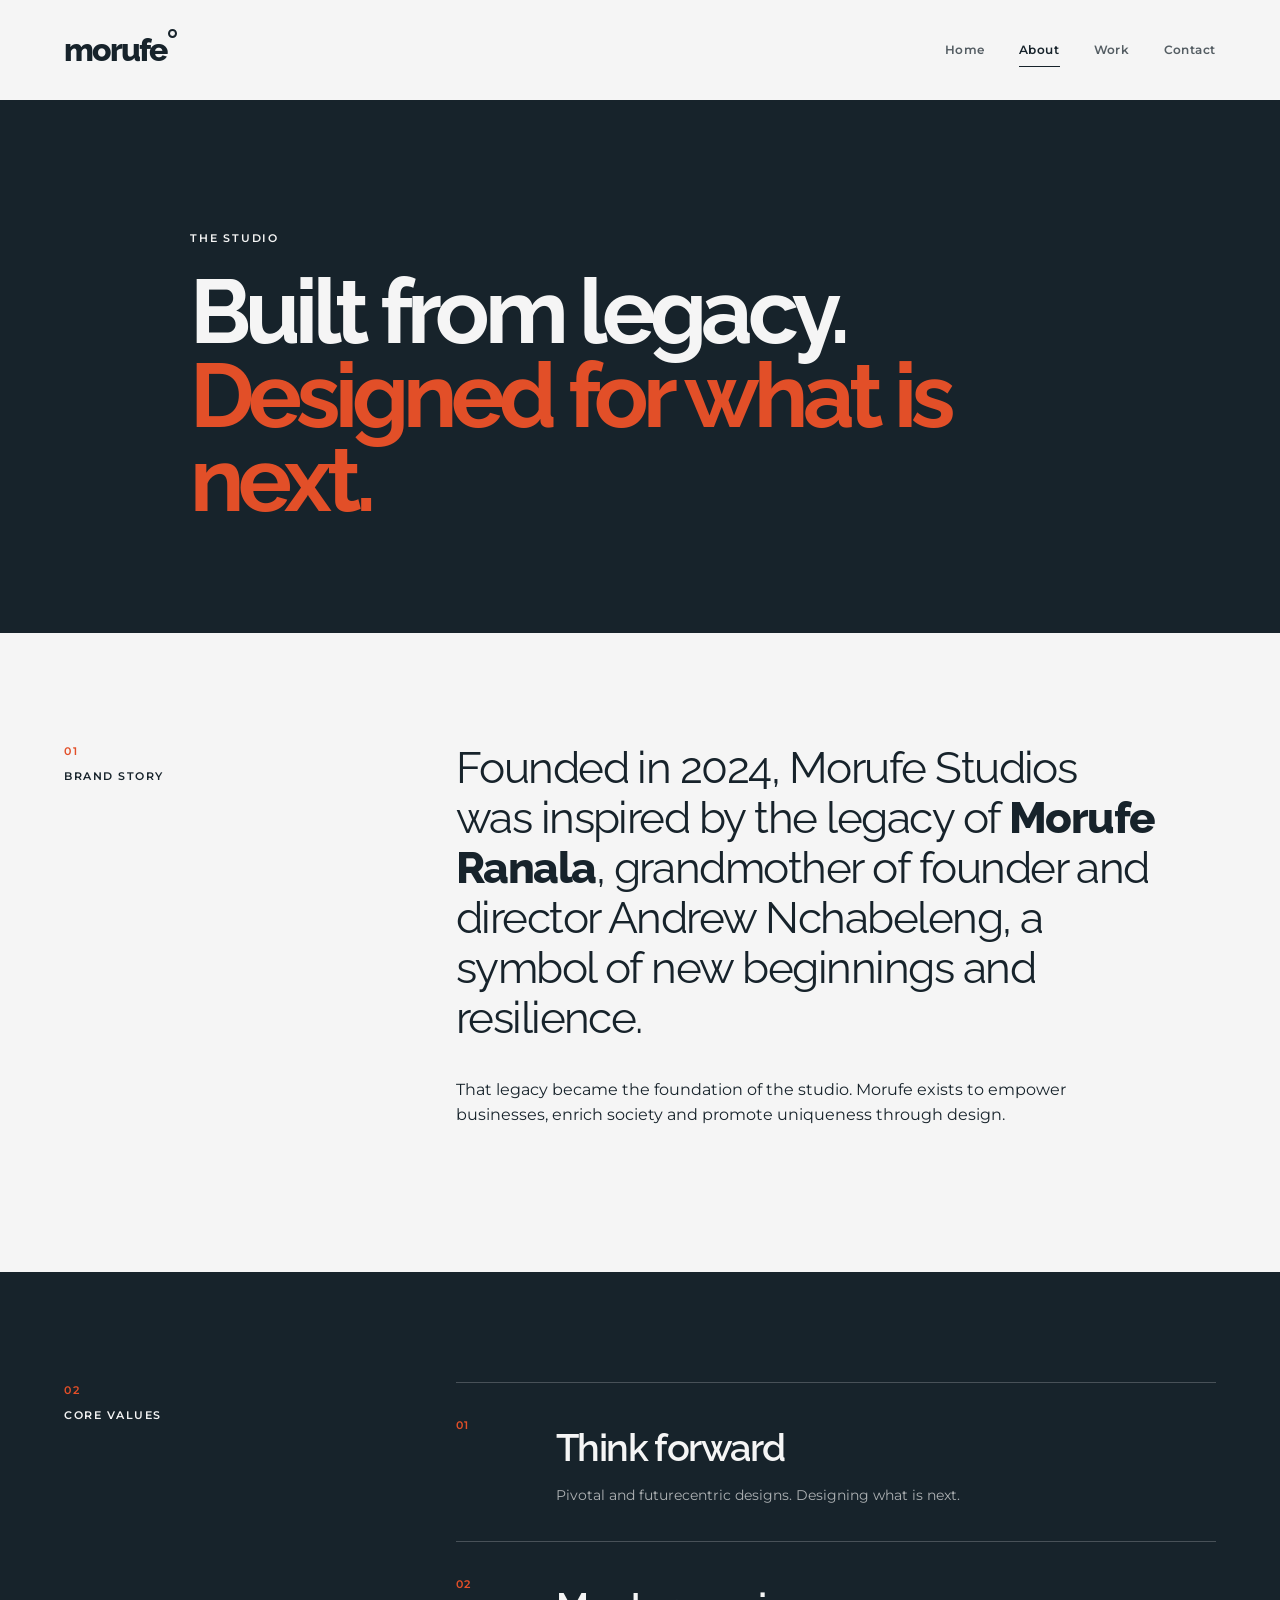
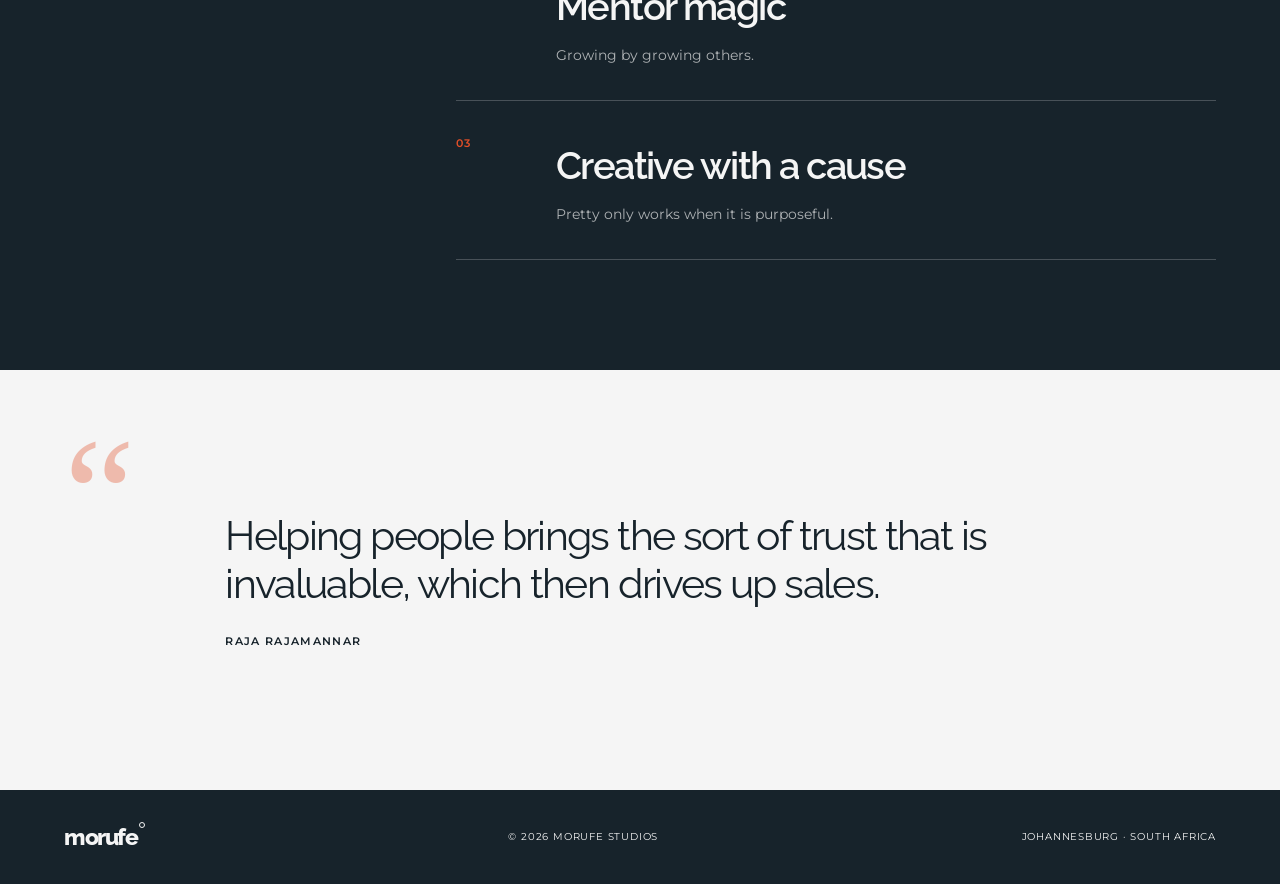
==== about.html @ 8a67ae2a "Add files via upload" ====
<!DOCTYPE html>
<html lang="en">

<head>

  <meta charset="UTF-8">

  <meta
    name="viewport"
    content="width=device-width, initial-scale=1.0"
  >

  <meta
    name="description"
    content="The story, philosophy and core values behind Morufe Studios."
  >

  <title>About | Morufe Studios</title>


  <!-- Google Fonts -->

  <link rel="preconnect" href="https://fonts.googleapis.com">

  <link
    rel="preconnect"
    href="https://fonts.gstatic.com"
    crossorigin
  >

  <link
    href="https://fonts.googleapis.com/css2?family=Montserrat:wght@400;500;600;700;900&family=Raleway:wght@400;500;600;700;800&display=swap"
    rel="stylesheet"
  >


  <!-- CSS -->

  <link
    rel="stylesheet"
    href="style.css"
  >

</head>


<body>


  <!-- =========================
       HEADER
  ========================== -->

  <header class="site-header site-header-dark">

    <a
      class="brand"
      href="index.html"
      aria-label="Morufe Studios home"
    >

      morufe<span
        class="brand-ring"
        aria-hidden="true"
      ></span>

    </a>


    <nav
      class="main-nav"
      aria-label="Main navigation"
    >

      <a href="index.html">
        Home
      </a>

      <a
        class="active"
        href="about.html"
      >
        About
      </a>

      <a href="work.html">
        Work
      </a>

      <a href="contact.html">
        Contact
      </a>

    </nav>

  </header>



  <!-- =========================
       ABOUT INTRO
  ========================== -->

  <main>


    <section class="about-hero">

      <div class="page-intro reveal">

        <p class="eyebrow">
          The studio
        </p>


        <h1>

          Built from legacy.

          <br>

          <em>
            Designed for what is next.
          </em>

        </h1>

      </div>

    </section>



    <!-- =========================
         BRAND STORY
    ========================== -->

    <section class="story-section">

      <div class="section-grid">


        <div class="section-label reveal">

          <span>
            01
          </span>

          <span>
            Brand story
          </span>

        </div>



        <div class="story-copy reveal">

          <p class="large-copy">

            Founded in 2024, Morufe Studios was inspired by the legacy of
            <strong>Morufe Ranala</strong>, grandmother of founder and
            director Andrew Nchabeleng, a symbol of new beginnings and
            resilience.

          </p>


          <p>

            That legacy became the foundation of the studio.

            Morufe exists to empower businesses, enrich society and promote
            uniqueness through design.

          </p>

        </div>


      </div>

    </section>



    <!-- =========================
         VALUES
    ========================== -->

    <section class="values-section">

      <div class="section-grid">


        <div class="section-label reveal">

          <span>
            02
          </span>

          <span>
            Core values
          </span>

        </div>



        <div class="values-list">


          <!-- VALUE 1 -->

          <article class="value-item reveal">

            <span class="value-number">
              01
            </span>


            <div>

              <h2>
                Think forward
              </h2>

              <p>
                Pivotal and futurecentric designs.
                Designing what is next.
              </p>

            </div>

          </article>



          <!-- VALUE 2 -->

          <article class="value-item reveal">

            <span class="value-number">
              02
            </span>


            <div>

              <h2>
                Mentor magic
              </h2>

              <p>
                Growing by growing others.
              </p>

            </div>

          </article>



          <!-- VALUE 3 -->

          <article class="value-item reveal">

            <span class="value-number">
              03
            </span>


            <div>

              <h2>
                Creative with a cause
              </h2>

              <p>
                Pretty only works when it is purposeful.
              </p>

            </div>

          </article>


        </div>

      </div>

    </section>



    <!-- =========================
         QUOTE
    ========================== -->

    <section class="quote-section">

      <div class="quote-mark">
        “
      </div>


      <blockquote class="reveal">

        Helping people brings the sort of trust that is invaluable,
        which then drives up sales.


        <cite>
          Raja Rajamannar
        </cite>

      </blockquote>

    </section>


  </main>



  <!-- =========================
       FOOTER
  ========================== -->

  <footer class="site-footer">


    <a
      class="brand"
      href="index.html"
    >

      morufe<span
        class="brand-ring"
        aria-hidden="true"
      ></span>

    </a>


    <span>
      © 2026 Morufe Studios
    </span>


    <span>
      Johannesburg · South Africa
    </span>


  </footer>



  <script src="script.js"></script>

</body>

</html>
---- style.css ----
/* =========================================================
   MORUFE STUDIOS
   MAIN STYLESHEET
========================================================= */


/* =========================================================
   BRAND
========================================================= */

:root {

  --charcoal: #17232B;

  --grey: #313B44;

  --blue: #2F4858;

  --blue-dark: #243A48;

  --orange: #E24F28;

  --white: #F5F5F5;

  --black: #000000;

  --line: rgba(245, 245, 245, 0.22);

  --dark-line: rgba(23, 35, 43, 0.14);


  --display: 'Raleway', sans-serif;

  --body: 'Montserrat', sans-serif;

}


/* =========================================================
   RESET
========================================================= */

* {

  box-sizing: border-box;

  margin: 0;

  padding: 0;

}


html {

  scroll-behavior: smooth;

}


body {

  background: var(--white);

  color: var(--charcoal);

  font-family: var(--body);

  font-weight: 400;

  line-height: 1.6;

}


a {

  color: inherit;

  text-decoration: none;

}


/* =========================================================
   HEADER
========================================================= */

.site-header {

  position: absolute;

  z-index: 20;

  top: 0;

  left: 0;

  width: 100%;

  padding: 34px 5vw;

  display: flex;

  align-items: center;

  justify-content: space-between;

}


.site-header-dark {

  position: relative;

  background: var(--white);

}


/* =========================================================
   LOGO
========================================================= */

.brand {

  display: inline-flex;

  align-items: flex-start;

  color: var(--charcoal);

  font-family: var(--display);

  font-size: 2rem;

  font-weight: 800;

  line-height: 1;

  letter-spacing: -0.06em;

}


.brand-light {

  color: var(--white);

}


.brand-ring {

  width: 0.28em;

  height: 0.28em;

  margin-left: 0.04em;

  margin-top: -0.16em;

  border: 0.075em solid currentColor;

  border-radius: 50%;

  display: inline-block;

  transition:
    transform 0.25s ease,
    box-shadow 0.25s ease;

}


.brand:hover .brand-ring {

  transform: scale(1.12);

  box-shadow:
    0 0 0 5px rgba(226, 79, 40, 0.1);

}


/* =========================================================
   NAVIGATION
========================================================= */

.main-nav {

  display: flex;

  align-items: center;

  gap: 34px;

  font-size: 0.78rem;

  font-weight: 600;

  letter-spacing: 0.04em;

}


.home-page .main-nav {

  color: var(--white);

}


.main-nav a {

  position: relative;

  opacity: 0.72;

  transition: opacity 0.2s ease;

}


.main-nav a:hover,

.main-nav a.active {

  opacity: 1;

}


.main-nav a::after {

  content: '';

  position: absolute;

  left: 0;

  right: 0;

  bottom: -7px;

  height: 1px;

  background: currentColor;

  transform: scaleX(0);

  transform-origin: left;

  transition: transform 0.25s ease;

}


.main-nav a:hover::after,

.main-nav a.active::after {

  transform: scaleX(1);

}


/* =========================================================
   GENERAL
========================================================= */

.wrap {

  width: min(1180px, 90vw);

  margin: 0 auto;

}


.eyebrow {

  margin-bottom: 22px;

  font-family: var(--body);

  font-size: 0.7rem;

  font-weight: 600;

  letter-spacing: 0.16em;

  text-transform: uppercase;

}


/* =========================================================
   HOMEPAGE
========================================================= */

.home-hero {

  position: relative;

  min-height: 100svh;

  overflow: hidden;

  background: var(--charcoal);

  color: var(--white);

  display: flex;

  align-items: flex-end;

}


/* HERO IMAGE */

.hero-media {

  position: absolute;

  inset: 0;

  background:

    linear-gradient(
      90deg,
      rgba(23, 35, 43, 0.72),
      rgba(23, 35, 43, 0.18)
    ),

    linear-gradient(
      0deg,
      rgba(23, 35, 43, 0.78),
      rgba(23, 35, 43, 0.08)
    ),

    url('assets/hero-image.jpg')
    center / cover
    no-repeat,

    var(--charcoal);

}


/* OPTIONAL VIDEO */

.hero-video {

  position: absolute;

  inset: 0;

  width: 100%;

  height: 100%;

  object-fit: cover;

}


/* HERO OVERLAY */

.hero-overlay {

  position: absolute;

  inset: 0;

  background:
    radial-gradient(
      circle at 78% 35%,
      rgba(226, 79, 40, 0.12),
      transparent 30%
    );

}


/* HOME CONTENT */

.home-content {

  position: relative;

  z-index: 2;

  width: min(900px, 90vw);

  margin: 0 auto;

  padding: 0 0 12vh;

}


.home-content h1 {

  max-width: 850px;

  font-family: var(--display);

  font-size: clamp(
    3.4rem,
    7.5vw,
    7.5rem
  );

  font-weight: 700;

  letter-spacing: -0.065em;

  line-height: 0.93;

}


.home-content h1 span {

  color: var(--orange);

}


/* ENTER BUTTON */

.home-enter {

  margin-top: 42px;

  display: inline-flex;

  align-items: center;

  gap: 14px;

  padding-bottom: 8px;

  border-bottom:
    1px solid
    rgba(245, 245, 245, 0.7);

  font-size: 0.78rem;

  font-weight: 600;

  letter-spacing: 0.08em;

  text-transform: uppercase;

}


.home-enter .arrow {

  color: var(--orange);

  font-size: 1.1rem;

  transition:
    transform 0.2s ease;

}


.home-enter:hover .arrow {

  transform:
    translate(4px, -4px);

}


/* HOME FOOTER */

.home-footer {

  position: absolute;

  z-index: 2;

  left: 5vw;

  right: 5vw;

  bottom: 30px;

  display: flex;

  justify-content: space-between;

  font-size: 0.66rem;

  letter-spacing: 0.08em;

  text-transform: uppercase;

  opacity: 0.65;

}


/* =========================================================
   PAGE INTRO
========================================================= */

.about-hero,

.page-heading,

.contact-intro {

  padding: 130px 0 110px;

  background: var(--charcoal);

  color: var(--white);

}


.page-intro {

  width: min(900px, 90vw);

  margin: 0 auto;

}


.about-hero h1,

.page-heading h1,

.contact-intro h1 {

  font-family: var(--display);

  font-size: clamp(
    3.3rem,
    7vw,
    7rem
  );

  font-weight: 700;

  letter-spacing: -0.065em;

  line-height: 0.94;

}


em {

  color: var(--orange);

  font-style: normal;

}


/* =========================================================
   STORY
========================================================= */

.story-section {

  padding: 110px 0;

}


.section-grid {

  width: min(1180px, 90vw);

  margin: 0 auto;

  display: grid;

  grid-template-columns: 26% 1fr;

  gap: 8%;

}


.section-label {

  display: flex;

  flex-direction: column;

  gap: 8px;

  font-size: 0.68rem;

  font-weight: 600;

  letter-spacing: 0.14em;

  text-transform: uppercase;

}


.section-label span:first-child {

  color: var(--orange);

}


.story-copy {

  max-width: 780px;

}


.story-copy p {

  max-width: 700px;

  margin-bottom: 34px;

  font-size: 1rem;

}


.story-copy .large-copy {

  font-family: var(--display);

  font-size: clamp(
    1.8rem,
    3.4vw,
    3.3rem
  );

  line-height: 1.15;

  letter-spacing: -0.035em;

}


.story-copy strong {

  font-weight: 800;

}


/* =========================================================
   VALUES
========================================================= */

.values-section {

  padding: 110px 0;

  background: var(--charcoal);

  color: var(--white);

}


.values-list {

  border-top:
    1px solid
    var(--line);

}


.value-item {

  display: grid;

  grid-template-columns: 70px 1fr;

  gap: 30px;

  padding: 34px 0;

  border-bottom:
    1px solid
    var(--line);

}


.value-number {

  color: var(--orange);

  font-size: 0.7rem;

  font-weight: 600;

  letter-spacing: 0.1em;

}


.value-item h2 {

  font-family: var(--display);

  font-size: clamp(
    1.8rem,
    3vw,
    3rem
  );

  font-weight: 600;

  letter-spacing: -0.04em;

}


.value-item p {

  max-width: 540px;

  margin-top: 7px;

  color:
    rgba(245, 245, 245, 0.68);

  font-size: 0.85rem;

}


/* =========================================================
   QUOTE
========================================================= */

.quote-section {

  position: relative;

  width: min(1180px, 90vw);

  margin: 0 auto;

  min-height: 420px;

  display: flex;

  align-items: center;

}


.quote-mark {

  position: absolute;

  top: 45px;

  left: 0;

  color: var(--orange);

  font-family: Georgia, serif;

  font-size: 10rem;

  line-height: 1;

  opacity: 0.35;

}


blockquote {

  max-width: 800px;

  margin-left: 14%;

  font-family: var(--display);

  font-size: clamp(
    1.7rem,
    3.2vw,
    3.2rem
  );

  line-height: 1.16;

  letter-spacing: -0.04em;

}


blockquote cite {

  display: block;

  margin-top: 28px;

  font-family: var(--body);

  font-size: 0.7rem;

  font-style: normal;

  font-weight: 600;

  letter-spacing: 0.12em;

  text-transform: uppercase;

}


/* =========================================================
   WORK
========================================================= */

.heading-copy {

  max-width: 530px;

  margin-top: 35px;

  color:
    rgba(245, 245, 245, 0.72);

  font-size: 0.92rem;

}


.projects-section {

  padding-top: 0;

}


.project {

  position: relative;

  min-height: 650px;

  padding: 90px 8vw;

  display: grid;

  grid-template-columns:
    10%
    35%
    1fr;

  gap: 5%;

  align-items: center;

}


.project-dark {

  background: var(--charcoal);

  color: var(--white);

}


.project-light {

  background: var(--grey);

  color: var(--white);

}


.project-number {

  align-self: start;

  color: var(--orange);

  font-size: 0.7rem;

  font-weight: 600;

}


.project-tag {

  margin-bottom: 25px;

  font-size: 0.65rem;

  font-weight: 600;

  letter-spacing: 0.14em;

  text-transform: uppercase;

  opacity: 0.65;

}


.project-info h2 {

  font-family: var(--display);

  font-size: clamp(
    3rem,
    6vw,
    6rem
  );

  font-weight: 700;

  letter-spacing: -0.065em;

  line-height: 0.88;

}


.project-info > p:last-child {

  max-width: 430px;

  margin-top: 32px;

  color:
    rgba(245, 245, 245, 0.68);

  font-size: 0.82rem;

}


.project-visual {
  width: 100%;
  min-height: 420px;

  display: flex;
  align-items: center;
  justify-content: center;

  background: rgba(245, 245, 245, 0.06);

  border: 1px solid rgba(245, 245, 245, 0.1);

  overflow: hidden;
}

.project-visual img {
  display: block;

  width: 100%;
  height: auto;

  max-width: 100%;

  object-fit: contain;
}


.future-work {

  padding: 100px 5vw;

  text-align: center;

  color:
    rgba(23, 35, 43, 0.45);

  font-family: var(--display);

  font-size: clamp(
    2rem,
    4vw,
    4rem
  );

  letter-spacing: -0.04em;

}


/* =========================================================
   CONTACT
========================================================= */

.contact-page {

  background: var(--white);

  min-height:
    calc(100svh - 100px);

}


.contact-intro {

  padding-bottom: 130px;

}


.contact-details {

  padding: 110px 0;

}


.contact-grid {

  display: grid;

  grid-template-columns:
    1fr
    1fr;

  gap: 12%;

}


.contact-message {

  max-width: 480px;

  font-family: var(--display);

  font-size: clamp(
    1.7rem,
    3vw,
    3rem
  );

  line-height: 1.12;

  letter-spacing: -0.04em;

}


.contact-links {

  display: flex;

  flex-direction: column;

  border-top:
    1px solid
    var(--dark-line);

}


.contact-links a {

  padding: 25px 0;

  border-bottom:
    1px solid
    var(--dark-line);

  font-family: var(--display);

  font-size: clamp(
    1.1rem,
    2vw,
    1.7rem
  );

  transition:
    color 0.2s ease,
    padding-left 0.2s ease;

}


.contact-links a:hover {

  color: var(--orange);

  padding-left: 8px;

}


.contact-links span {

  display: block;

  margin-bottom: 5px;

  color:
    rgba(23, 35, 43, 0.45);

  font-family: var(--body);

  font-size: 0.62rem;

  font-weight: 600;

  letter-spacing: 0.14em;

  text-transform: uppercase;

}


/* =========================================================
   FOOTER
========================================================= */

.site-footer {

  padding: 35px 5vw;

  display: flex;

  align-items: center;

  justify-content: space-between;

  gap: 25px;

  background: var(--charcoal);

  color: var(--white);

  font-size: 0.62rem;

  letter-spacing: 0.08em;

  text-transform: uppercase;

}


.site-footer .brand {

  color: var(--white);

  font-size: 1.45rem;

  text-transform: none;

  letter-spacing: -0.06em;

}


/* =========================================================
   SCROLL ANIMATION
========================================================= */

.reveal {

  opacity: 0;

  transform:
    translateY(25px);

  transition:
    opacity 0.7s ease,
    transform 0.7s ease;

}


.reveal.visible {

  opacity: 1;

  transform:
    translateY(0);

}


/* =========================================================
   TABLET
========================================================= */

@media (max-width: 800px) {


  .site-header {

    padding:
      24px
      5vw;

  }


  .brand {

    font-size: 1.65rem;

  }


  .main-nav {

    gap: 17px;

    font-size: 0.67rem;

  }


  .home-content {

    padding-bottom: 15vh;

  }


  .home-content h1 {

    font-size:
      clamp(
        3rem,
        12vw,
        5rem
      );

  }


  .home-footer {

    bottom: 22px;

    font-size: 0.55rem;

  }


  .home-footer span:last-child {

    display: none;

  }


  .about-hero,

  .page-heading,

  .contact-intro {

    padding:
      105px
      0
      80px;

  }


  .about-hero h1,

  .page-heading h1,

  .contact-intro h1 {

    font-size:
      clamp(
        3rem,
        13vw,
        5rem
      );

  }


  .story-section,

  .values-section,

  .quote-section,

  .projects-section,

  .contact-details {

    padding:
      75px
      0;

  }


  .section-grid {

    display: block;

  }


  .section-label {

    margin-bottom: 45px;

  }


  .story-copy .large-copy {

    font-size: 1.8rem;

  }


  .quote-section {

    min-height: 340px;

  }


  blockquote {

    margin-left: 8%;

    font-size: 1.8rem;

  }


  .quote-mark {

    font-size: 7rem;

  }


  .project {

    min-height: auto;

    padding:
      65px
      7vw;

    display: block;

  }


  .project-number {

    margin-bottom: 35px;

  }


  .project-visual {

    min-height: 300px;

    margin-top: 50px;

  }


  .contact-grid {

    display: block;

  }


  .contact-message {

    margin-bottom: 60px;

  }


  .site-footer {

    flex-wrap: wrap;

  }


  .site-footer span:last-child {

    width: 100%;

  }

}


/* =========================================================
   SMALL MOBILE
========================================================= */

@media (max-width: 480px) {


  .main-nav {

    gap: 11px;

    font-size: 0.59rem;

  }


  .home-content h1 {

    font-size: 2.8rem;

  }


  .eyebrow {

    font-size: 0.58rem;

  }


  .value-item {

    grid-template-columns:
      40px
      1fr;

    gap: 12px;

  }

}


/* =========================================================
   ACCESSIBILITY
========================================================= */

@media (prefers-reduced-motion: reduce) {


  html {

    scroll-behavior: auto;

  }


  .reveal {

    opacity: 1;

    transform: none;

    transition: none;

  }

}
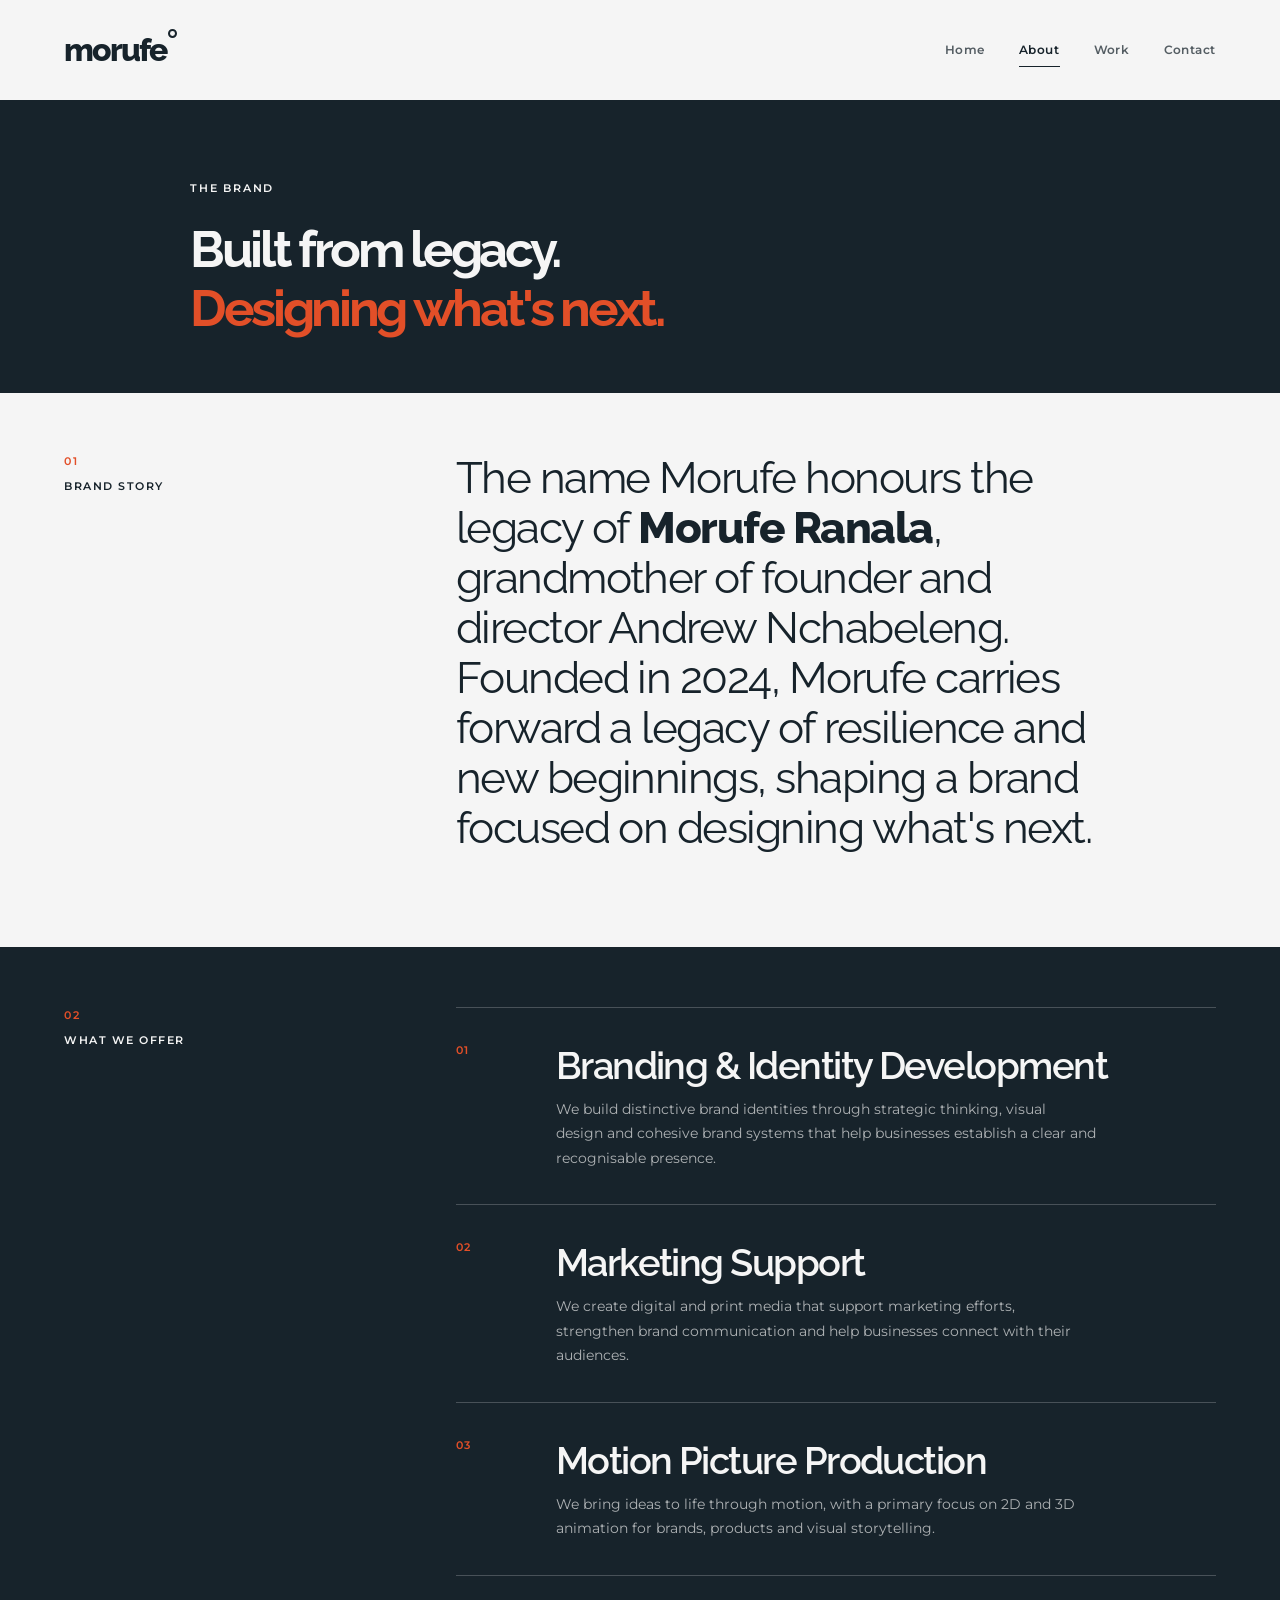
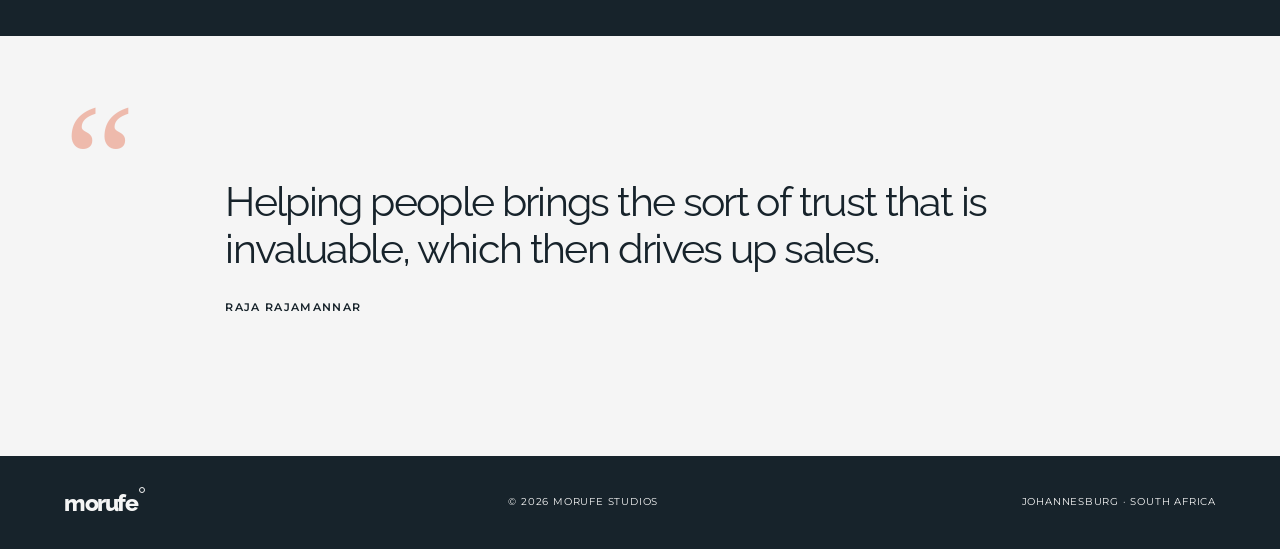
==== commit e97ad1de: "Add files via upload" ====
--- a/about.html
+++ b/about.html
@@ -1,364 +1,155 @@
+
 <!DOCTYPE html>
 <html lang="en">
-
 <head>
-
   <meta charset="UTF-8">
-
-  <meta
-    name="viewport"
-    content="width=device-width, initial-scale=1.0"
-  >
+  <meta name="viewport" content="width=device-width, initial-scale=1.0">
 
   <meta
     name="description"
-    content="The story, philosophy and core values behind Morufe Studios."
+    content="Discover the story, heritage and services of Morufe Studios."
   >
 
   <title>About | Morufe Studios</title>
 
-
-  <!-- Google Fonts -->
-
   <link rel="preconnect" href="https://fonts.googleapis.com">
-
-  <link
-    rel="preconnect"
-    href="https://fonts.gstatic.com"
-    crossorigin
-  >
-
+  <link rel="preconnect" href="https://fonts.gstatic.com" crossorigin>
   <link
     href="https://fonts.googleapis.com/css2?family=Montserrat:wght@400;500;600;700;900&family=Raleway:wght@400;500;600;700;800&display=swap"
     rel="stylesheet"
   >
 
-
-  <!-- CSS -->
-
-  <link
-    rel="stylesheet"
-    href="style.css"
-  >
-
+  <link rel="stylesheet" href="style.css">
 </head>
-
 
 <body>
 
-
-  <!-- =========================
-       HEADER
-  ========================== -->
-
   <header class="site-header site-header-dark">
-
-    <a
-      class="brand"
-      href="index.html"
-      aria-label="Morufe Studios home"
-    >
-
-      morufe<span
-        class="brand-ring"
-        aria-hidden="true"
-      ></span>
-
+    <a class="brand" href="index.html" aria-label="Morufe Studios home">
+      morufe<span class="brand-ring" aria-hidden="true"></span>
     </a>
 
-
-    <nav
-      class="main-nav"
-      aria-label="Main navigation"
-    >
-
-      <a href="index.html">
-        Home
-      </a>
-
-      <a
-        class="active"
-        href="about.html"
-      >
-        About
-      </a>
-
-      <a href="work.html">
-        Work
-      </a>
-
-      <a href="contact.html">
-        Contact
-      </a>
-
+    <nav class="main-nav" aria-label="Main navigation">
+      <a href="index.html">Home</a>
+      <a class="active" href="about.html">About</a>
+      <a href="work.html">Work</a>
+      <a href="contact.html">Contact</a>
     </nav>
-
   </header>
-
-
-
-  <!-- =========================
-       ABOUT INTRO
-  ========================== -->
 
   <main>
 
-
+    <!-- ABOUT INTRO -->
     <section class="about-hero">
-
       <div class="page-intro reveal">
-
-        <p class="eyebrow">
-          The studio
-        </p>
-
+        <p class="eyebrow">The Brand</p>
 
         <h1>
+          Built from legacy.<br>
+          <em>Designing what's next.</em>
+        </h1>
+      </div>
+    </section>
 
-          Built from legacy.
+    <!-- BRAND STORY -->
+    <section class="story-section">
+      <div class="section-grid">
 
-          <br>
+        <div class="section-label reveal">
+          <span>01</span>
+          <span>Brand story</span>
+        </div>
 
-          <em>
-            Designed for what is next.
-          </em>
-
-        </h1>
+        <div class="story-copy reveal">
+          <p class="large-copy">
+            The name Morufe honours the legacy of
+            <strong>Morufe Ranala</strong>, grandmother of founder and
+            director Andrew Nchabeleng. Founded in 2024, Morufe carries
+            forward a legacy of resilience and new beginnings, shaping
+            a brand focused on designing what's next.
+          </p>
+        </div>
 
       </div>
-
     </section>
 
-
-
-    <!-- =========================
-         BRAND STORY
-    ========================== -->
-
-    <section class="story-section">
-
+    <!-- WHAT WE OFFER -->
+    <section class="values-section">
       <div class="section-grid">
 
-
         <div class="section-label reveal">
-
-          <span>
-            01
-          </span>
-
-          <span>
-            Brand story
-          </span>
-
+          <span>02</span>
+          <span>What We Offer</span>
         </div>
-
-
-
-        <div class="story-copy reveal">
-
-          <p class="large-copy">
-
-            Founded in 2024, Morufe Studios was inspired by the legacy of
-            <strong>Morufe Ranala</strong>, grandmother of founder and
-            director Andrew Nchabeleng, a symbol of new beginnings and
-            resilience.
-
-          </p>
-
-
-          <p>
-
-            That legacy became the foundation of the studio.
-
-            Morufe exists to empower businesses, enrich society and promote
-            uniqueness through design.
-
-          </p>
-
-        </div>
-
-
-      </div>
-
-    </section>
-
-
-
-    <!-- =========================
-         VALUES
-    ========================== -->
-
-    <section class="values-section">
-
-      <div class="section-grid">
-
-
-        <div class="section-label reveal">
-
-          <span>
-            02
-          </span>
-
-          <span>
-            Core values
-          </span>
-
-        </div>
-
-
 
         <div class="values-list">
 
+          <article class="value-item reveal">
+            <span class="value-number">01</span>
 
-          <!-- VALUE 1 -->
+            <div>
+              <h2>Branding &amp; Identity Development</h2>
+              <p>
+                We build distinctive brand identities through strategic
+                thinking, visual design and cohesive brand systems that
+                help businesses establish a clear and recognisable presence.
+              </p>
+            </div>
+          </article>
 
           <article class="value-item reveal">
-
-            <span class="value-number">
-              01
-            </span>
-
+            <span class="value-number">02</span>
 
             <div>
-
-              <h2>
-                Think forward
-              </h2>
-
+              <h2>Marketing Support</h2>
               <p>
-                Pivotal and futurecentric designs.
-                Designing what is next.
+                We create digital and print media that support marketing
+                efforts, strengthen brand communication and help businesses
+                connect with their audiences.
               </p>
-
             </div>
-
           </article>
 
-
-
-          <!-- VALUE 2 -->
-
           <article class="value-item reveal">
-
-            <span class="value-number">
-              02
-            </span>
-
+            <span class="value-number">03</span>
 
             <div>
-
-              <h2>
-                Mentor magic
-              </h2>
-
+              <h2>Motion Picture Production</h2>
               <p>
-                Growing by growing others.
+                We bring ideas to life through motion, with a primary focus
+                on 2D and 3D animation for brands, products and visual
+                storytelling.
               </p>
-
             </div>
-
           </article>
 
-
-
-          <!-- VALUE 3 -->
-
-          <article class="value-item reveal">
-
-            <span class="value-number">
-              03
-            </span>
-
-
-            <div>
-
-              <h2>
-                Creative with a cause
-              </h2>
-
-              <p>
-                Pretty only works when it is purposeful.
-              </p>
-
-            </div>
-
-          </article>
-
-
         </div>
-
       </div>
-
     </section>
 
-
-
-    <!-- =========================
-         QUOTE
-    ========================== -->
-
+    <!-- QUOTE -->
     <section class="quote-section">
-
-      <div class="quote-mark">
-        “
-      </div>
-
+      <div class="quote-mark" aria-hidden="true">“</div>
 
       <blockquote class="reveal">
-
         Helping people brings the sort of trust that is invaluable,
         which then drives up sales.
 
-
-        <cite>
-          Raja Rajamannar
-        </cite>
-
+        <cite>Raja Rajamannar</cite>
       </blockquote>
-
     </section>
-
 
   </main>
 
-
-
-  <!-- =========================
-       FOOTER
-  ========================== -->
-
   <footer class="site-footer">
-
-
-    <a
-      class="brand"
-      href="index.html"
-    >
-
-      morufe<span
-        class="brand-ring"
-        aria-hidden="true"
-      ></span>
-
+    <a class="brand" href="index.html">
+      morufe<span class="brand-ring" aria-hidden="true"></span>
     </a>
 
-
-    <span>
-      © 2026 Morufe Studios
-    </span>
-
-
-    <span>
-      Johannesburg · South Africa
-    </span>
-
-
+    <span>© 2026 Morufe Studios</span>
+    <span>Johannesburg · South Africa</span>
   </footer>
 
-
-
   <script src="script.js"></script>
-
 </body>
-
-</html>+</html>
--- a/style.css
+++ b/style.css
@@ -1488,4 +1488,299 @@
 
   }
 
+}
+
+
+/* =========================================================
+   MORUFE STUDIOS
+   HOMEPAGE FEATURED PROJECT
+   Add this section at the bottom of the existing style.css
+========================================================= */
+
+/* Keep the homepage opening section solid charcoal */
+.home-page .home-hero-intro {
+  min-height: 100svh;
+  background: var(--charcoal);
+  color: var(--white);
+  position: relative;
+  overflow: hidden;
+}
+
+/* Ensure the opening section does not use the old hero image */
+.home-page .home-hero-intro .hero-media {
+  display: none;
+}
+
+.home-page .home-hero-intro {
+  align-items: center;
+}
+
+.home-page .home-hero-intro .home-content {
+  width: min(900px, 90vw);
+  margin: 0 auto;
+  padding: 150px 0 120px;
+}
+
+.home-page .home-hero-intro .home-content h1 {
+  max-width: 850px;
+  font-family: var(--display);
+  font-size: clamp(3.4rem, 7.5vw, 7.5rem);
+  font-weight: 700;
+  letter-spacing: -0.055em;
+  line-height: 1.02;
+}
+
+.home-page .home-hero-intro .home-content h1 span {
+  color: var(--orange);
+}
+
+/* Full-screen featured project */
+.featured-home-project {
+  min-height: 100svh;
+  position: relative;
+  isolation: isolate;
+  display: flex;
+  flex-direction: column;
+  justify-content: center;
+  overflow: hidden;
+  padding: 110px 5vw 90px;
+  background: var(--charcoal);
+  color: var(--white);
+}
+
+/* Existing Gravitas image is reused */
+.featured-home-image {
+  position: absolute;
+  z-index: -2;
+  inset: 0;
+  background-image:
+    linear-gradient(
+      90deg,
+      rgba(23, 35, 43, 0.94) 0%,
+      rgba(23, 35, 43, 0.70) 48%,
+      rgba(23, 35, 43, 0.25) 100%
+    ),
+    linear-gradient(
+      0deg,
+      rgba(23, 35, 43, 0.65),
+      rgba(23, 35, 43, 0.08)
+    ),
+    url("images/GRAVITAS.png");
+  background-position: center;
+  background-size: cover;
+  background-repeat: no-repeat;
+  transform: scale(1.01);
+}
+
+.featured-home-content {
+  width: min(900px, 90vw);
+  margin: 0 auto;
+  padding-bottom: 30px;
+}
+
+.featured-home-content .eyebrow {
+  color: var(--orange);
+}
+
+.featured-home-content h2 {
+  max-width: 850px;
+  font-family: var(--display);
+  font-size: clamp(3.4rem, 7.5vw, 7.5rem);
+  font-weight: 700;
+  letter-spacing: -0.055em;
+  line-height: 0.98;
+}
+
+.featured-home-content h2 em {
+  color: var(--orange);
+  font-style: normal;
+}
+
+.featured-home-description {
+  max-width: 460px;
+  margin-top: 28px;
+  color: rgba(245, 245, 245, 0.86);
+  font-size: 0.95rem;
+  line-height: 1.8;
+}
+
+.featured-home-project .home-enter {
+  margin-top: 35px;
+  width: fit-content;
+  color: var(--white);
+}
+
+.featured-home-project .home-enter .arrow {
+  color: var(--orange);
+}
+
+.featured-home-footer {
+  position: absolute;
+  right: 5vw;
+  bottom: 30px;
+  left: 5vw;
+  display: flex;
+  justify-content: space-between;
+  gap: 20px;
+  font-size: 0.65rem;
+  letter-spacing: 0.08em;
+  text-transform: uppercase;
+  opacity: 0.75;
+}
+
+/* Direct links to projects should land below the page header */
+#gravitas,
+#seb-solutions {
+  scroll-margin-top: 20px;
+}
+
+/* Improve long service titles without changing the existing layout */
+.value-item h2 {
+  line-height: 1.25;
+}
+
+.value-item p {
+  line-height: 1.8;
+}
+
+/* Tablet and mobile adjustments */
+@media (max-width: 800px) {
+  .home-page .home-hero-intro .home-content {
+    padding-top: 130px;
+    padding-bottom: 150px;
+  }
+
+  .home-page .home-hero-intro .home-content h1 {
+    font-size: clamp(3rem, 12vw, 5rem);
+    line-height: 1.02;
+  }
+
+  .featured-home-project {
+    min-height: 100svh;
+    padding: 115px 7vw 100px;
+  }
+
+  .featured-home-image {
+    background-image:
+      linear-gradient(
+        90deg,
+        rgba(23, 35, 43, 0.86),
+        rgba(23, 35, 43, 0.42)
+      ),
+      linear-gradient(
+        0deg,
+        rgba(23, 35, 43, 0.78),
+        rgba(23, 35, 43, 0.12)
+      ),
+      url("images/GRAVITAS.png");
+    background-position: center;
+  }
+
+  .featured-home-content {
+    width: 100%;
+  }
+
+  .featured-home-content h2 {
+    font-size: clamp(3rem, 12vw, 5rem);
+  }
+
+  .featured-home-footer {
+    right: 7vw;
+    left: 7vw;
+    font-size: 0.58rem;
+  }
+}
+
+@media (max-width: 480px) {
+  .home-page .home-hero-intro .home-content h1 {
+    font-size: 2.8rem;
+    letter-spacing: -0.045em;
+  }
+
+  .featured-home-project {
+    padding-right: 6vw;
+    padding-left: 6vw;
+  }
+
+  .featured-home-content h2 {
+    font-size: 2.8rem;
+    letter-spacing: -0.045em;
+  }
+
+  .featured-home-description {
+    font-size: 0.88rem;
+  }
+
+  .featured-home-footer {
+    right: 6vw;
+    left: 6vw;
+    gap: 12px;
+    font-size: 0.5rem;
+  }
+}
+
+/* Respect reduced-motion preferences */
+@media (prefers-reduced-motion: reduce) {
+  .featured-home-image {
+    transform: none;
+  }
+}
+
+
+.about-hero,
+.page-heading,
+.contact-intro {
+    padding: 90px 0 65px;
+}
+
+.about-hero h1,
+.page-heading h1,
+.contact-intro h1 {
+    font-size: clamp(2.4rem, 9vw, 3.6rem);
+    line-height: 1.12;
+}
+
+.story-section,
+.values-section,
+.quote-section,
+.projects-section,
+.contact-details {
+    padding: 60px 0;
+}
+
+
+/* MORUFE STORY — REDUCED HEADING SIZE */
+.about-hero h1 {
+    font-size: clamp(2rem, 4vw, 3.2rem) !important;
+    line-height: 1.15;
+    max-width: 850px;
+}
+
+.about-hero {
+    padding-top: 80px;
+    padding-bottom: 55px;
+}
+
+/* Keep the story text comfortable to read */
+.story-section p {
+    font-size: 1rem;
+    line-height: 1.75;
+    max-width: 680px;
+}
+
+@media (max-width: 768px) {
+    .about-hero h1 {
+        font-size: 2rem !important;
+        line-height: 1.2;
+    }
+
+    .about-hero {
+        padding-top: 65px;
+        padding-bottom: 40px;
+    }
+
+    .story-section p {
+        font-size: 0.95rem;
+        line-height: 1.7;
+    }
 }
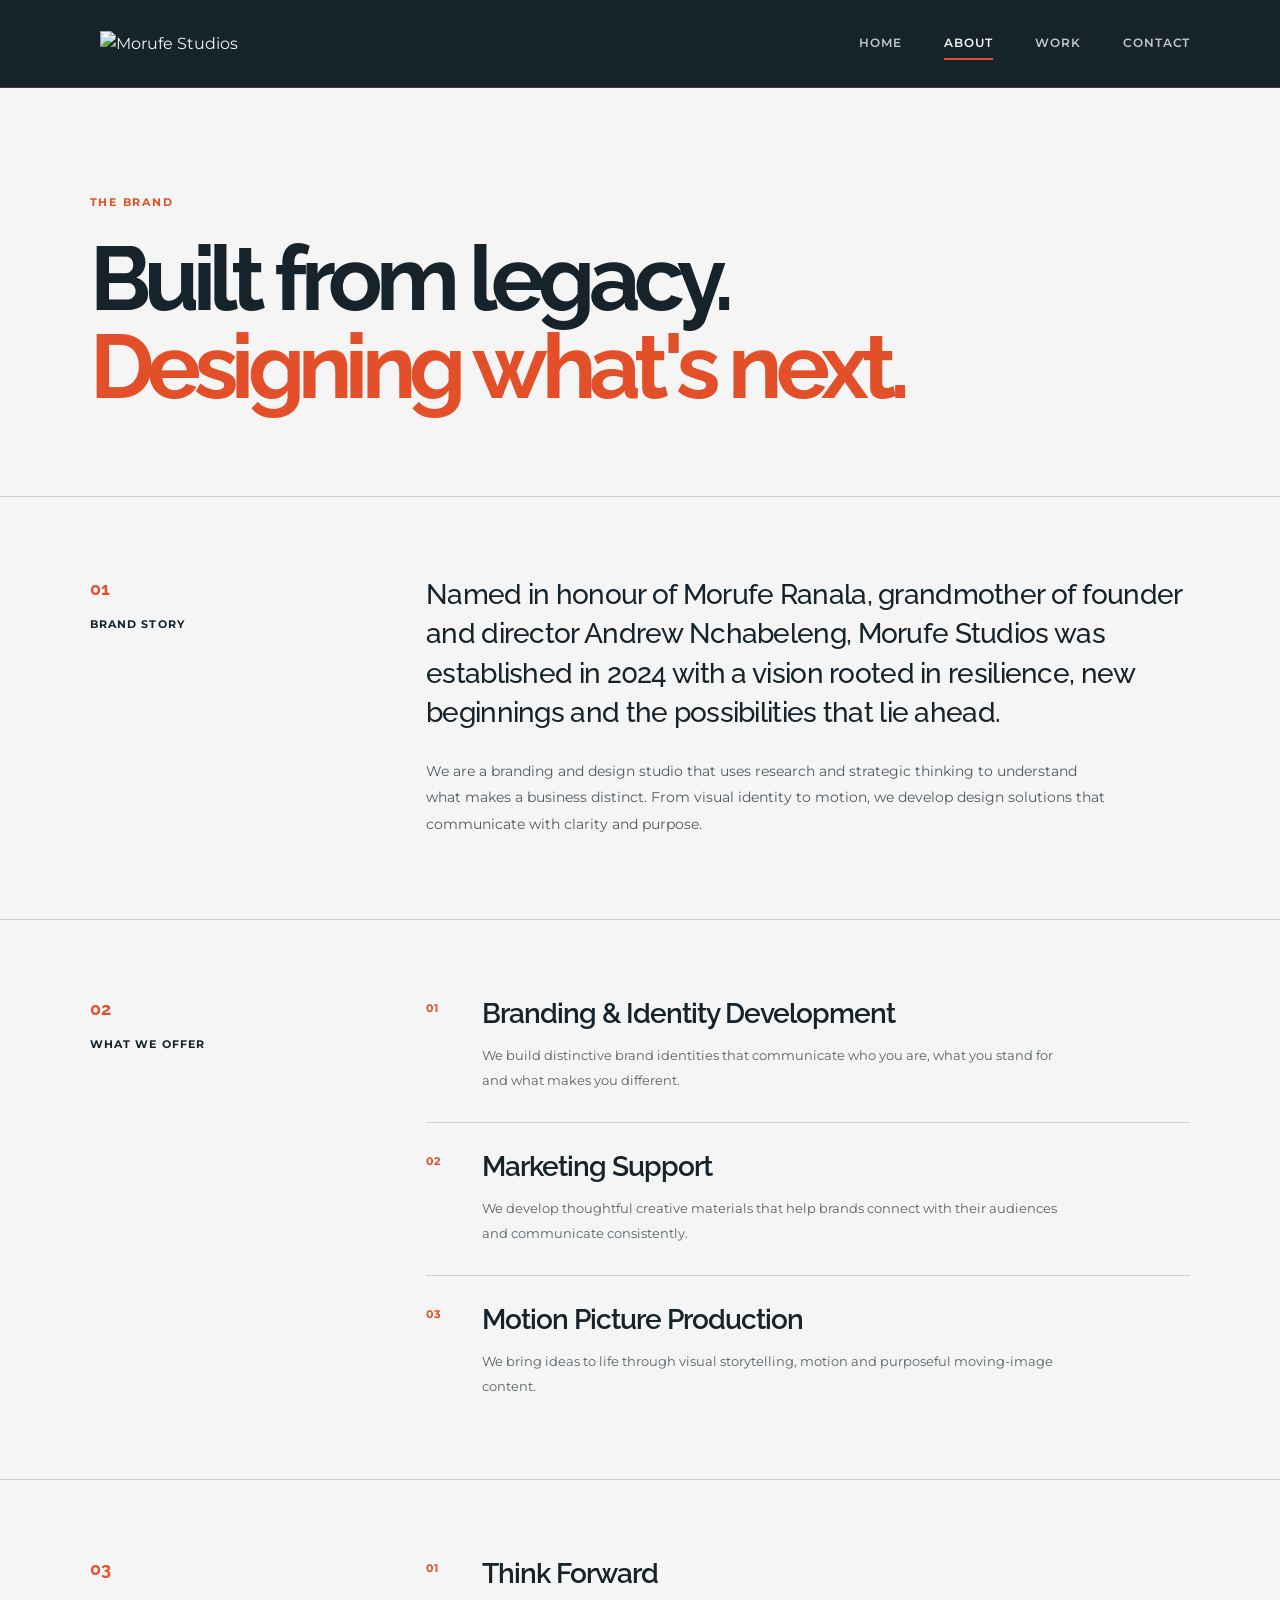
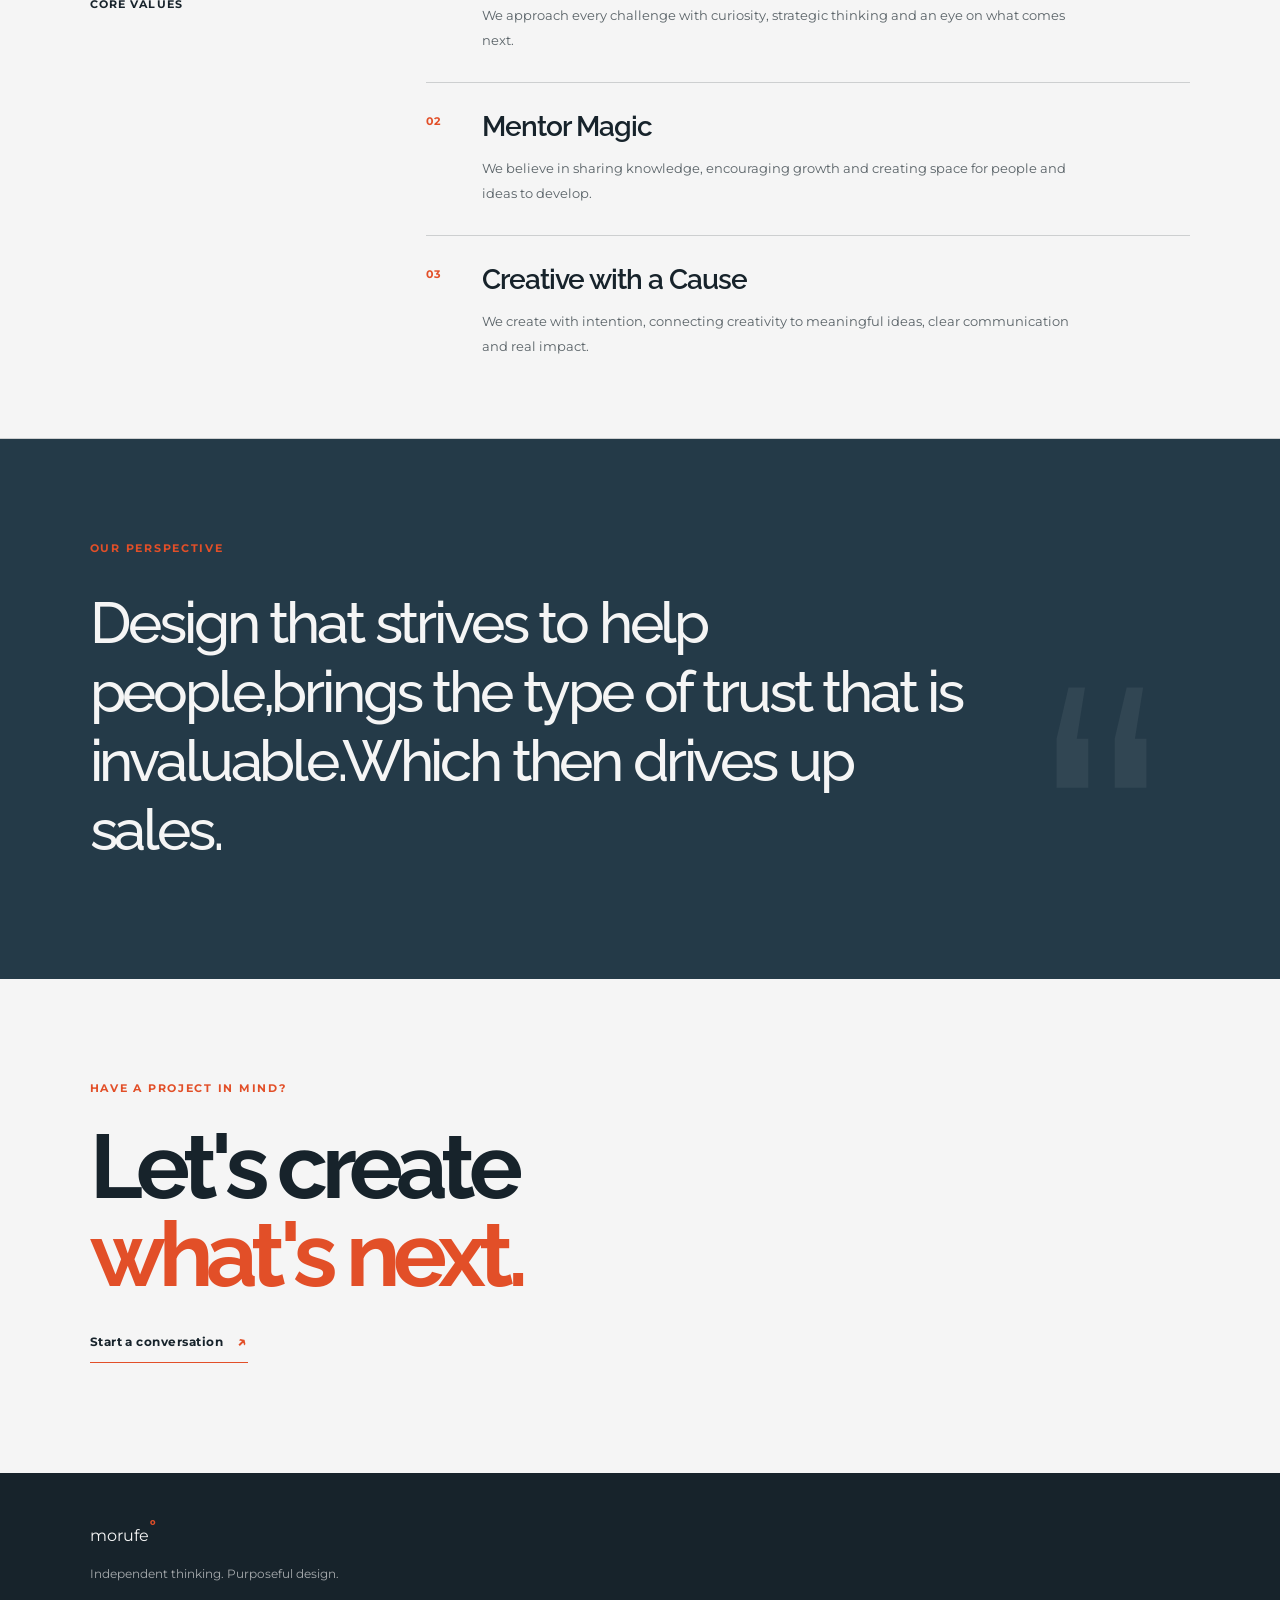
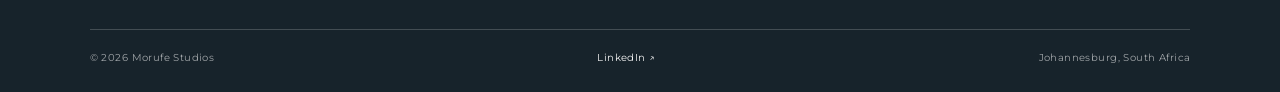
==== commit 837e83b5: "Add files via upload" ====
--- a/about.html
+++ b/about.html
@@ -2,154 +2,185 @@
 <!DOCTYPE html>
 <html lang="en">
 <head>
-  <meta charset="UTF-8">
-  <meta name="viewport" content="width=device-width, initial-scale=1.0">
+    <meta charset="UTF-8">
+    <meta name="viewport" content="width=device-width, initial-scale=1.0">
+    <meta name="theme-color" content="#17232B">
+    <meta name="description" content="Discover the story, values and creative services of Morufe Studios.">
+    <title>About | Morufe Studios</title>
 
-  <meta
-    name="description"
-    content="Discover the story, heritage and services of Morufe Studios."
-  >
+    <link rel="preconnect" href="https://fonts.googleapis.com">
+    <link rel="preconnect" href="https://fonts.gstatic.com" crossorigin>
+    <link href="https://fonts.googleapis.com/css2?family=Montserrat:wght@400;500;600;700&family=Raleway:wght@400;500;600;700;800&display=swap" rel="stylesheet">
+    <link rel="stylesheet" href="style.css">
+</head>
+<body class="inner-page">
 
-  <title>About | Morufe Studios</title>
+    <header class="site-header site-header-dark">
+        <a class="brand" href="index.html" aria-label="Morufe Studios home">
+    <img src="Web/Logo-01.png" alt="Morufe Studios" class="brand-logo">
+</a>
 
-  <link rel="preconnect" href="https://fonts.googleapis.com">
-  <link rel="preconnect" href="https://fonts.gstatic.com" crossorigin>
-  <link
-    href="https://fonts.googleapis.com/css2?family=Montserrat:wght@400;500;600;700;900&family=Raleway:wght@400;500;600;700;800&display=swap"
-    rel="stylesheet"
-  >
+        <button class="nav-toggle" type="button" aria-label="Open navigation" aria-expanded="false" aria-controls="main-navigation">
+            <span></span>
+            <span></span>
+        </button>
 
-  <link rel="stylesheet" href="style.css">
-</head>
+        <nav class="main-nav" id="main-navigation" aria-label="Main navigation">
+            <a href="index.html">Home</a>
+            <a class="active" href="about.html" aria-current="page">About</a>
+            <a href="work.html">Work</a>
+            <a href="contact.html">Contact</a>
+        </nav>
+    </header>
 
-<body>
+    <main>
+        <section class="page-intro about-hero">
+            <div class="reveal">
+                <p class="eyebrow">The Brand</p>
+                <h1>Built from legacy.<br><em>Designing what's next.</em></h1>
+            </div>
+        </section>
 
-  <header class="site-header site-header-dark">
-    <a class="brand" href="index.html" aria-label="Morufe Studios home">
-      morufe<span class="brand-ring" aria-hidden="true"></span>
-    </a>
+        <section class="story-section section-grid">
+            <div class="section-label">
+                <span class="section-number">01</span>
+                <p>Brand story</p>
+            </div>
 
-    <nav class="main-nav" aria-label="Main navigation">
-      <a href="index.html">Home</a>
-      <a class="active" href="about.html">About</a>
-      <a href="work.html">Work</a>
-      <a href="contact.html">Contact</a>
-    </nav>
-  </header>
+            <div class="story-copy reveal">
+                <p class="large-copy">
+                    Named in honour of Morufe Ranala, grandmother of founder and
+                    director Andrew Nchabeleng, Morufe Studios was established in
+                    2024 with a vision rooted in resilience, new beginnings and
+                    the possibilities that lie ahead.
+                </p>
 
-  <main>
+                <p class="story-supporting-copy">
+                    We are a branding and design studio that uses research and
+                    strategic thinking to understand what makes a business distinct.
+                    From visual identity to motion, we develop design solutions
+                    that communicate with clarity and purpose.
+                </p>
+            </div>
+        </section>
 
-    <!-- ABOUT INTRO -->
-    <section class="about-hero">
-      <div class="page-intro reveal">
-        <p class="eyebrow">The Brand</p>
+        <section class="values-section section-grid">
+            <div class="section-label">
+                <span class="section-number">02</span>
+                <p>What We Offer</p>
+            </div>
 
-        <h1>
-          Built from legacy.<br>
-          <em>Designing what's next.</em>
-        </h1>
-      </div>
-    </section>
+            <div class="values-list reveal">
+                <article class="value-item">
+                    <span class="value-number">01</span>
+                    <div>
+                        <h3>Branding &amp; Identity Development</h3>
+                        <p>
+                            We build distinctive brand identities that communicate
+                            who you are, what you stand for and what makes you different.
+                        </p>
+                    </div>
+                </article>
 
-    <!-- BRAND STORY -->
-    <section class="story-section">
-      <div class="section-grid">
+                <article class="value-item">
+                    <span class="value-number">02</span>
+                    <div>
+                        <h3>Marketing Support</h3>
+                        <p>
+                            We develop thoughtful creative materials that help brands
+                            connect with their audiences and communicate consistently.
+                        </p>
+                    </div>
+                </article>
 
-        <div class="section-label reveal">
-          <span>01</span>
-          <span>Brand story</span>
+                <article class="value-item">
+                    <span class="value-number">03</span>
+                    <div>
+                        <h3>Motion Picture Production</h3>
+                        <p>
+                            We bring ideas to life through visual storytelling,
+                            motion and purposeful moving-image content.
+                        </p>
+                    </div>
+                </article>
+            </div>
+        </section>
+
+        <section class="core-values-section section-grid">
+            <div class="section-label">
+                <span class="section-number">03</span>
+                <p>Core Values</p>
+            </div>
+
+            <div class="values-list reveal">
+                <article class="value-item">
+                    <span class="value-number">01</span>
+                    <div>
+                        <h3>Think Forward</h3>
+                        <p>
+                            We approach every challenge with curiosity, strategic
+                            thinking and an eye on what comes next.
+                        </p>
+                    </div>
+                </article>
+
+                <article class="value-item">
+                    <span class="value-number">02</span>
+                    <div>
+                        <h3>Mentor Magic</h3>
+                        <p>
+                            We believe in sharing knowledge, encouraging growth
+                            and creating space for people and ideas to develop.
+                        </p>
+                    </div>
+                </article>
+
+                <article class="value-item">
+                    <span class="value-number">03</span>
+                    <div>
+                        <h3>Creative with a Cause</h3>
+                        <p>
+                            We create with intention, connecting creativity to
+                            meaningful ideas, clear communication and real impact.
+                        </p>
+                    </div>
+                </article>
+            </div>
+        </section>
+
+        <section class="quote-section">
+            <p class="eyebrow">Our Perspective</p>
+            <blockquote>
+                Design that strives to help people,brings the type of trust that is invaluable.Which then drives up sales.
+            </blockquote>
+            <span class="quote-mark" aria-hidden="true">“</span>
+        </section>
+
+        <section class="closing-cta">
+            <p class="eyebrow">Have a project in mind?</p>
+            <h2>Let's create<br><em>what's next.</em></h2>
+            <a class="text-link" href="contact.html">
+                Start a conversation <span aria-hidden="true">↗</span>
+            </a>
+        </section>
+    </main>
+
+    <footer class="site-footer">
+        <a class="brand" href="index.html" aria-label="Morufe Studios home">
+            morufe<span class="brand-ring">o</span>
+        </a>
+
+        <p>Independent thinking. Purposeful design.</p>
+
+        <div class="footer-bottom">
+            <span>© 2026 Morufe Studios</span>
+            <div class="footer-socials">
+                <a href="https://www.linkedin.com/company/morufe-studios" target="_blank" rel="noopener noreferrer">LinkedIn ↗</a>
+            </div>
+            <span>Johannesburg, South Africa</span>
         </div>
+    </footer>
 
-        <div class="story-copy reveal">
-          <p class="large-copy">
-            The name Morufe honours the legacy of
-            <strong>Morufe Ranala</strong>, grandmother of founder and
-            director Andrew Nchabeleng. Founded in 2024, Morufe carries
-            forward a legacy of resilience and new beginnings, shaping
-            a brand focused on designing what's next.
-          </p>
-        </div>
-
-      </div>
-    </section>
-
-    <!-- WHAT WE OFFER -->
-    <section class="values-section">
-      <div class="section-grid">
-
-        <div class="section-label reveal">
-          <span>02</span>
-          <span>What We Offer</span>
-        </div>
-
-        <div class="values-list">
-
-          <article class="value-item reveal">
-            <span class="value-number">01</span>
-
-            <div>
-              <h2>Branding &amp; Identity Development</h2>
-              <p>
-                We build distinctive brand identities through strategic
-                thinking, visual design and cohesive brand systems that
-                help businesses establish a clear and recognisable presence.
-              </p>
-            </div>
-          </article>
-
-          <article class="value-item reveal">
-            <span class="value-number">02</span>
-
-            <div>
-              <h2>Marketing Support</h2>
-              <p>
-                We create digital and print media that support marketing
-                efforts, strengthen brand communication and help businesses
-                connect with their audiences.
-              </p>
-            </div>
-          </article>
-
-          <article class="value-item reveal">
-            <span class="value-number">03</span>
-
-            <div>
-              <h2>Motion Picture Production</h2>
-              <p>
-                We bring ideas to life through motion, with a primary focus
-                on 2D and 3D animation for brands, products and visual
-                storytelling.
-              </p>
-            </div>
-          </article>
-
-        </div>
-      </div>
-    </section>
-
-    <!-- QUOTE -->
-    <section class="quote-section">
-      <div class="quote-mark" aria-hidden="true">“</div>
-
-      <blockquote class="reveal">
-        Helping people brings the sort of trust that is invaluable,
-        which then drives up sales.
-
-        <cite>Raja Rajamannar</cite>
-      </blockquote>
-    </section>
-
-  </main>
-
-  <footer class="site-footer">
-    <a class="brand" href="index.html">
-      morufe<span class="brand-ring" aria-hidden="true"></span>
-    </a>
-
-    <span>© 2026 Morufe Studios</span>
-    <span>Johannesburg · South Africa</span>
-  </footer>
-
-  <script src="script.js"></script>
+    <script src="script.js"></script>
 </body>
 </html>
--- a/style.css
+++ b/style.css
@@ -1,1786 +1,1874 @@
-/* =========================================================
-   MORUFE STUDIOS
-   MAIN STYLESHEET
-========================================================= */
-
-
-/* =========================================================
-   BRAND
-========================================================= */
 
 :root {
-
-  --charcoal: #17232B;
-
-  --grey: #313B44;
-
-  --blue: #2F4858;
-
-  --blue-dark: #243A48;
-
-  --orange: #E24F28;
-
-  --white: #F5F5F5;
-
-  --black: #000000;
-
-  --line: rgba(245, 245, 245, 0.22);
-
-  --dark-line: rgba(23, 35, 43, 0.14);
-
-
-  --display: 'Raleway', sans-serif;
-
-  --body: 'Montserrat', sans-serif;
-
-}
-
-
-/* =========================================================
-   RESET
-========================================================= */
+    --charcoal: #17232B;
+    --grey: #313B44;
+    --blue: #2F4858;
+    --blue-dark: #243A48;
+    --orange: #E24F28;
+    --white: #F5F5F5;
+    --black: #000000;
+    --line: rgba(23, 35, 43, 0.18);
+    --dark-line: rgba(245, 245, 245, 0.2);
+    --display: "Raleway", sans-serif;
+    --body: "Montserrat", sans-serif;
+    --page-gutter: 7vw;
+}
 
 * {
-
-  box-sizing: border-box;
-
-  margin: 0;
-
-  padding: 0;
-
-}
-
+    box-sizing: border-box;
+    margin: 0;
+    padding: 0;
+}
 
 html {
-
-  scroll-behavior: smooth;
-
-}
-
+    scroll-behavior: smooth;
+    scroll-padding-top: 100px;
+}
 
 body {
-
-  background: var(--white);
-
-  color: var(--charcoal);
-
-  font-family: var(--body);
-
-  font-weight: 400;
-
-  line-height: 1.6;
-
-}
-
+    font-family: var(--body);
+    color: var(--charcoal);
+    background: var(--white);
+    line-height: 1.6;
+    -webkit-font-smoothing: antialiased;
+}
+
+body.menu-open {
+    overflow: hidden;
+}
 
 a {
-
-  color: inherit;
-
-  text-decoration: none;
-
-}
-
-
-/* =========================================================
-   HEADER
-========================================================= */
+    color: inherit;
+    text-decoration: none;
+}
+
+button {
+    font: inherit;
+}
+
+img {
+    display: block;
+    max-width: 100%;
+}
+
+::selection {
+    color: var(--white);
+    background: var(--orange);
+}
+
+/* HEADER AND NAVIGATION */
 
 .site-header {
-
-  position: absolute;
-
-  z-index: 20;
-
-  top: 0;
-
-  left: 0;
-
-  width: 100%;
-
-  padding: 34px 5vw;
-
-  display: flex;
-
-  align-items: center;
-
-  justify-content: space-between;
-
-}
-
-
+    position: sticky;
+    top: 0;
+    z-index: 1000;
+    width: 100%;
+    min-height: 88px;
+    padding: 16px var(--page-gutter);
+    display: flex;
+    align-items: center;
+    justify-content: space-between;
+    gap: 30px;
+    color: var(--white);
+    background: var(--charcoal);
+    border-bottom: 1px solid rgba(245, 245, 245, 0.12);
+}
+
+/* Keep the same dark navbar on every page */
 .site-header-dark {
-
-  position: relative;
-
-  background: var(--white);
-
-}
-
-
-/* =========================================================
-   LOGO
-========================================================= */
-
-.brand {
-
-  display: inline-flex;
-
-  align-items: flex-start;
-
-  color: var(--charcoal);
-
-  font-family: var(--display);
-
-  font-size: 2rem;
-
-  font-weight: 800;
-
-  line-height: 1;
-
-  letter-spacing: -0.06em;
-
-}
-
-
-.brand-light {
-
-  color: var(--white);
-
-}
-
-
+    color: var(--white);
+    background: var(--charcoal);
+    border-bottom: 1px solid rgba(245, 245, 245, 0.12);
+}
+
+/* IMAGE LOGO */
+
+.site-header .brand {
+    display: inline-flex;
+    align-items: center;
+    justify-content: flex-start;
+    flex-shrink: 0;
+    width: 170px;
+    min-height: 54px;
+    padding: 6px 10px;
+    overflow: hidden;
+    background: var(--charcoal);
+    border-radius: 3px;
+    text-decoration: none;
+}
+
+.site-header .brand-logo {
+    display: block;
+    width: 100%;
+    max-width: 100%;
+    max-height: 48px;
+    height: auto;
+    object-fit: contain;
+    object-position: left center;
+}
+
+/* Retain support for the original text logo if used */
 .brand-ring {
-
-  width: 0.28em;
-
-  height: 0.28em;
-
-  margin-left: 0.04em;
-
-  margin-top: -0.16em;
-
-  border: 0.075em solid currentColor;
-
-  border-radius: 50%;
-
-  display: inline-block;
-
-  transition:
-    transform 0.25s ease,
-    box-shadow 0.25s ease;
-
-}
-
-
-.brand:hover .brand-ring {
-
-  transform: scale(1.12);
-
-  box-shadow:
-    0 0 0 5px rgba(226, 79, 40, 0.1);
-
-}
-
-
-/* =========================================================
-   NAVIGATION
-========================================================= */
+    display: inline-block;
+    width: auto;
+    height: auto;
+    margin-left: 1px;
+    border: none;
+    border-radius: 0;
+    color: var(--orange);
+    font-family: var(--display);
+    font-size: 0.55em;
+    font-weight: 800;
+    line-height: 1;
+    vertical-align: super;
+    transform: translateY(-10px);
+}
 
 .main-nav {
-
-  display: flex;
-
-  align-items: center;
-
-  gap: 34px;
-
-  font-size: 0.78rem;
-
-  font-weight: 600;
-
-  letter-spacing: 0.04em;
-
-}
-
-
-.home-page .main-nav {
-
-  color: var(--white);
-
-}
-
+    display: flex;
+    align-items: center;
+    justify-content: flex-end;
+    gap: clamp(22px, 3.3vw, 48px);
+}
 
 .main-nav a {
-
-  position: relative;
-
-  opacity: 0.72;
-
-  transition: opacity 0.2s ease;
-
-}
-
+    position: relative;
+    padding: 7px 0;
+    color: var(--white);
+    font-size: 0.72rem;
+    font-weight: 600;
+    letter-spacing: 0.08em;
+    text-transform: uppercase;
+    opacity: 0.78;
+    transition: opacity 0.25s ease, color 0.25s ease;
+}
+
+.main-nav a::after {
+    position: absolute;
+    right: 0;
+    bottom: 0;
+    left: 0;
+    height: 2px;
+    background: var(--orange);
+    content: "";
+    transform: scaleX(0);
+    transform-origin: left;
+    transition: transform 0.25s ease;
+}
 
 .main-nav a:hover,
-
+.main-nav a:focus-visible,
 .main-nav a.active {
-
-  opacity: 1;
-
-}
-
-
-.main-nav a::after {
-
-  content: '';
-
-  position: absolute;
-
-  left: 0;
-
-  right: 0;
-
-  bottom: -7px;
-
-  height: 1px;
-
-  background: currentColor;
-
-  transform: scaleX(0);
-
-  transform-origin: left;
-
-  transition: transform 0.25s ease;
-
-}
-
+    color: var(--white);
+    opacity: 1;
+}
 
 .main-nav a:hover::after,
-
+.main-nav a:focus-visible::after,
 .main-nav a.active::after {
-
-  transform: scaleX(1);
-
-}
-
-
-/* =========================================================
-   GENERAL
-========================================================= */
-
-.wrap {
-
-  width: min(1180px, 90vw);
-
-  margin: 0 auto;
-
-}
-
+    transform: scaleX(1);
+}
+
+.nav-toggle {
+    display: none;
+    width: 44px;
+    height: 44px;
+    padding: 10px;
+    flex-direction: column;
+    justify-content: center;
+    gap: 7px;
+    border: 1px solid currentColor;
+    border-radius: 0;
+    color: var(--white);
+    background: transparent;
+    cursor: pointer;
+}
+
+.nav-toggle span {
+    display: block;
+    width: 100%;
+    height: 2px;
+    background: currentColor;
+    transition: transform 0.25s ease;
+}
+
+.nav-toggle[aria-expanded="true"] span:first-child {
+    transform: translateY(4.5px) rotate(45deg);
+}
+
+.nav-toggle[aria-expanded="true"] span:last-child {
+    transform: translateY(-4.5px) rotate(-45deg);
+}
+
+/* HOMEPAGE */
+
+.home-page {
+    color: var(--white);
+    background: var(--charcoal);
+}
+
+.home-hero {
+    position: relative;
+    display: flex;
+    min-height: calc(100svh - 88px);
+    flex-direction: column;
+    justify-content: center;
+    overflow: hidden;
+    padding: 70px var(--page-gutter) 120px;
+    background: var(--charcoal);
+}
+
+.home-content {
+    width: 100%;
+    max-width: 1000px;
+    margin: auto 0;
+    padding: 35px 0 55px;
+}
+
+.home-statement {
+    max-width: 580px;
+    font-size: clamp(0.83rem, 1.05vw, 0.98rem);
+    font-weight: 400;
+    line-height: 1.85;
+    letter-spacing: 0.01em;
+}
+
+.home-statement-top {
+    max-width: 500px;
+    margin-bottom: 40px;
+    color: rgba(245, 245, 245, 0.76);
+}
 
 .eyebrow {
-
-  margin-bottom: 22px;
-
-  font-family: var(--body);
-
-  font-size: 0.7rem;
-
-  font-weight: 600;
-
-  letter-spacing: 0.16em;
-
-  text-transform: uppercase;
-
-}
-
-
-/* =========================================================
-   HOMEPAGE
-========================================================= */
-
-.home-hero {
-
-  position: relative;
-
-  min-height: 100svh;
-
-  overflow: hidden;
-
-  background: var(--charcoal);
-
-  color: var(--white);
-
-  display: flex;
-
-  align-items: flex-end;
-
-}
-
-
-/* HERO IMAGE */
-
-.hero-media {
-
-  position: absolute;
-
-  inset: 0;
-
-  background:
-
-    linear-gradient(
-      90deg,
-      rgba(23, 35, 43, 0.72),
-      rgba(23, 35, 43, 0.18)
-    ),
-
-    linear-gradient(
-      0deg,
-      rgba(23, 35, 43, 0.78),
-      rgba(23, 35, 43, 0.08)
-    ),
-
-    url('assets/hero-image.jpg')
-    center / cover
-    no-repeat,
-
-    var(--charcoal);
-
-}
-
-
-/* OPTIONAL VIDEO */
-
-.hero-video {
-
-  position: absolute;
-
-  inset: 0;
-
-  width: 100%;
-
-  height: 100%;
-
-  object-fit: cover;
-
-}
-
-
-/* HERO OVERLAY */
-
-.hero-overlay {
-
-  position: absolute;
-
-  inset: 0;
-
-  background:
-    radial-gradient(
-      circle at 78% 35%,
-      rgba(226, 79, 40, 0.12),
-      transparent 30%
+    font-size: 0.68rem;
+    font-weight: 700;
+    line-height: 1.7;
+    letter-spacing: 0.16em;
+    text-transform: uppercase;
+}
+
+.home-content > .eyebrow {
+    margin-bottom: 22px;
+    color: var(--orange);
+}
+
+.home-content h1 {
+    font-family: var(--display);
+    font-size: clamp(4.5rem, 10vw, 9.5rem);
+    font-weight: 700;
+    line-height: 0.91;
+    letter-spacing: -0.085em;
+}
+
+.home-content h1 span {
+    color: var(--orange);
+}
+
+.home-statement-bottom {
+    max-width: 540px;
+    margin-top: 32px;
+    color: rgba(245, 245, 245, 0.78);
+}
+
+.text-link {
+    display: inline-flex;
+    align-items: center;
+    gap: 14px;
+    width: fit-content;
+    padding-bottom: 7px;
+    border-bottom: 1px solid var(--orange);
+    font-size: 0.75rem;
+    font-weight: 700;
+    letter-spacing: 0.04em;
+    transition: gap 0.25s ease, color 0.25s ease;
+}
+
+.text-link span {
+    color: var(--orange);
+    font-size: 1rem;
+}
+
+.text-link:hover,
+.text-link:focus-visible {
+    gap: 21px;
+}
+
+.home-cta {
+    margin-top: 32px;
+}
+
+.home-footer {
+    position: absolute;
+    right: var(--page-gutter);
+    bottom: 30px;
+    left: var(--page-gutter);
+    display: flex;
+    align-items: center;
+    justify-content: space-between;
+    gap: 20px;
+    padding-top: 18px;
+    border-top: 1px solid var(--dark-line);
+    color: rgba(245, 245, 245, 0.66);
+    font-size: 0.64rem;
+    letter-spacing: 0.08em;
+    text-transform: uppercase;
+}
+
+.home-footer-name {
+    color: var(--white);
+}
+
+.hero-location {
+    display: flex;
+    align-items: center;
+    justify-content: flex-end;
+    gap: 9px;
+    text-align: right;
+}
+
+.location-dot {
+    color: var(--orange);
+}
+
+.hero-clock {
+    min-width: 42px;
+    color: var(--white);
+    font-variant-numeric: tabular-nums;
+}
+
+/* HOMEPAGE STATEMENT LAYOUT */
+
+.home-content > .eyebrow {
+    display: flex;
+    align-items: center;
+    flex-wrap: wrap;
+    gap: 12px;
+    margin-bottom: 32px;
+    color: var(--orange);
+}
+
+.top-clock {
+    display: inline-block;
+    color: var(--white);
+    font-size: 0.68rem;
+    font-weight: 600;
+    letter-spacing: 0.08em;
+    font-variant-numeric: tabular-nums;
+}
+
+.home-statement-heading {
+    max-width: 900px;
+    font-family: var(--display);
+    font-size: clamp(2rem, 4.2vw, 4.2rem);
+    font-weight: 600;
+    line-height: 1.2;
+    letter-spacing: -0.055em;
+}
+
+.home-divider {
+    width: 100%;
+    max-width: 760px;
+    height: 1px;
+    margin: 32px 0;
+    background: rgba(245, 245, 245, 0.3);
+}
+
+.home-statement-bottom {
+    max-width: 700px;
+    margin-top: 0;
+    color: rgba(245, 245, 245, 0.78);
+    font-size: clamp(0.82rem, 1.1vw, 0.95rem);
+    line-height: 1.9;
+}
+
+/* SHARED PAGE INTRO */
+
+.page-intro {
+    padding: 105px var(--page-gutter) 85px;
+    border-bottom: 1px solid var(--line);
+}
+
+.page-intro .eyebrow {
+    margin-bottom: 24px;
+    color: var(--orange);
+}
+
+.page-intro h1 {
+    max-width: 1100px;
+    font-family: var(--display);
+    font-size: clamp(3.4rem, 7vw, 6.8rem);
+    font-weight: 700;
+    line-height: 0.98;
+    letter-spacing: -0.075em;
+}
+
+.page-intro h1 em,
+.closing-cta h2 em,
+.project-copy h2 em {
+    color: var(--orange);
+    font-style: normal;
+}
+
+.intro-description {
+    max-width: 510px;
+    margin-top: 28px;
+    color: rgba(23, 35, 43, 0.72);
+    font-size: 0.9rem;
+    line-height: 1.9;
+}
+
+/* SECTION GRID AND LABELS */
+
+.section-grid {
+    display: grid;
+    grid-template-columns: minmax(150px, 0.65fr) minmax(0, 2fr);
+    gap: 8%;
+    padding: 85px var(--page-gutter);
+    border-bottom: 1px solid var(--line);
+}
+
+.section-label {
+    align-self: start;
+}
+
+.section-number {
+    display: block;
+    margin-bottom: 12px;
+    color: var(--orange);
+    font-family: var(--display);
+    font-size: 1.1rem;
+    font-weight: 700;
+}
+
+.section-label p {
+    font-size: 0.7rem;
+    font-weight: 700;
+    letter-spacing: 0.1em;
+    line-height: 1.7;
+    text-transform: uppercase;
+}
+
+/* ABOUT: BRAND STORY */
+
+.story-section {
+    padding-top: 78px;
+    padding-bottom: 82px;
+}
+
+.story-copy {
+    max-width: 820px;
+}
+
+.story-copy .large-copy {
+    max-width: 760px;
+    font-family: var(--display);
+    font-size: clamp(1.35rem, 2.2vw, 2rem);
+    font-weight: 500;
+    line-height: 1.4;
+    letter-spacing: -0.025em;
+}
+
+.story-supporting-copy {
+    max-width: 680px;
+    margin-top: 25px;
+    color: rgba(23, 35, 43, 0.74);
+    font-size: 0.85rem;
+    line-height: 1.95;
+}
+
+/* SERVICES AND CORE VALUES */
+
+.values-section,
+.core-values-section {
+    padding-top: 75px;
+    padding-bottom: 80px;
+}
+
+.values-list {
+    width: 100%;
+}
+
+.value-item {
+    display: grid;
+    grid-template-columns: 38px minmax(0, 1fr);
+    gap: 18px;
+    padding: 25px 0 29px;
+    border-bottom: 1px solid var(--line);
+}
+
+.value-item:first-child {
+    padding-top: 0;
+}
+
+.value-item:last-child {
+    padding-bottom: 0;
+    border-bottom: 0;
+}
+
+.value-number {
+    padding-top: 5px;
+    color: var(--orange);
+    font-size: 0.68rem;
+    font-weight: 700;
+    letter-spacing: 0.06em;
+}
+
+.value-item h3 {
+    font-family: var(--display);
+    font-size: clamp(1.25rem, 2.2vw, 1.8rem);
+    font-weight: 600;
+    line-height: 1.35;
+    letter-spacing: -0.035em;
+}
+
+.value-item p {
+    max-width: 590px;
+    margin-top: 10px;
+    color: rgba(23, 35, 43, 0.7);
+    font-size: 0.82rem;
+    line-height: 1.9;
+}
+
+/* QUOTE */
+
+.quote-section {
+    position: relative;
+    overflow: hidden;
+    padding: 100px var(--page-gutter) 115px;
+    color: var(--white);
+    background: var(--blue-dark);
+}
+
+.quote-section .eyebrow {
+    margin-bottom: 30px;
+    color: var(--orange);
+}
+
+.quote-section blockquote {
+    position: relative;
+    z-index: 1;
+    max-width: 900px;
+    font-family: var(--display);
+    font-size: clamp(2rem, 4.5vw, 4.2rem);
+    font-weight: 500;
+    line-height: 1.2;
+    letter-spacing: -0.055em;
+}
+
+.quote-mark {
+    position: absolute;
+    right: 8%;
+    bottom: -130px;
+    color: rgba(245, 245, 245, 0.06);
+    font-family: var(--display);
+    font-size: 30rem;
+    line-height: 1;
+    pointer-events: none;
+}
+
+/* WORK PAGE */
+
+.work-intro {
+    padding-bottom: 80px;
+}
+
+.project {
+    display: grid;
+    grid-template-columns: minmax(24px, 0.15fr) minmax(200px, 0.85fr) minmax(0, 2.5fr);
+    align-items: center;
+    gap: 4%;
+    min-height: 600px;
+    padding: 85px var(--page-gutter);
+    border-bottom: 1px solid var(--line);
+}
+
+.project-number {
+    align-self: start;
+    padding-top: 8px;
+    color: var(--orange);
+    font-family: var(--display);
+    font-size: 1.1rem;
+    font-weight: 700;
+}
+
+.project-copy {
+    max-width: 360px;
+    padding: 15px 0;
+}
+
+.project-copy .eyebrow {
+    margin-bottom: 20px;
+    color: var(--orange);
+}
+
+.project-copy h2 {
+    font-family: var(--display);
+    font-size: clamp(2.5rem, 4.5vw, 4.5rem);
+    font-weight: 700;
+    line-height: 0.98;
+    letter-spacing: -0.075em;
+}
+
+.project-category {
+    margin-top: 22px;
+    font-size: 0.65rem;
+    font-weight: 700;
+    letter-spacing: 0.09em;
+    line-height: 1.8;
+    text-transform: uppercase;
+}
+
+.project-description {
+    max-width: 330px;
+    margin-top: 17px;
+    color: rgba(23, 35, 43, 0.7);
+    font-size: 0.8rem;
+    line-height: 1.9;
+}
+
+.project-visual {
+    display: flex;
+    align-items: center;
+    justify-content: center;
+    width: 100%;
+    min-width: 0;
+    min-height: 460px;
+    overflow: hidden;
+    background: #e9e8e3;
+}
+
+.project-visual img {
+    width: 100%;
+    height: 100%;
+    max-height: 620px;
+    object-fit: contain;
+    object-position: center;
+    transition: transform 0.5s ease;
+}
+
+.project-visual:hover img {
+    transform: scale(1.025);
+}
+
+.project-two .project-visual {
+    background: #eeece7;
+}
+
+/* CLOSING CALL TO ACTION */
+
+.closing-cta {
+    padding: 100px var(--page-gutter) 110px;
+}
+
+.closing-cta .eyebrow {
+    margin-bottom: 25px;
+    color: var(--orange);
+}
+
+.closing-cta h2 {
+    margin-bottom: 30px;
+    font-family: var(--display);
+    font-size: clamp(3.3rem, 7vw, 6.8rem);
+    font-weight: 700;
+    line-height: 0.98;
+    letter-spacing: -0.075em;
+}
+
+/* CONTACT PAGE */
+
+.contact-section {
+    padding-top: 75px;
+    padding-bottom: 90px;
+}
+
+.contact-details {
+    display: grid;
+    grid-template-columns: repeat(2, minmax(0, 1fr));
+    gap: 42px 50px;
+}
+
+.contact-item {
+    min-width: 0;
+    padding-bottom: 25px;
+    border-bottom: 1px solid var(--line);
+}
+
+.contact-item .eyebrow {
+    margin-bottom: 13px;
+    color: var(--orange);
+}
+
+.contact-item > a,
+.contact-item > p:not(.eyebrow) {
+    overflow-wrap: anywhere;
+    font-family: var(--display);
+    font-size: clamp(1.1rem, 2vw, 1.65rem);
+    font-weight: 600;
+    line-height: 1.45;
+    letter-spacing: -0.035em;
+}
+
+.contact-item > a {
+    transition: color 0.25s ease;
+}
+
+.contact-item > a:hover,
+.contact-item > a:focus-visible {
+    color: var(--orange);
+}
+
+.contact-page .closing-cta {
+    background: rgba(47, 72, 88, 0.06);
+}
+
+/* FOOTER */
+
+.site-footer {
+    padding: 50px var(--page-gutter) 25px;
+    color: var(--white);
+    background: var(--charcoal);
+}
+
+.site-footer > p {
+    margin-top: 16px;
+    color: rgba(245, 245, 245, 0.65);
+    font-size: 0.76rem;
+}
+
+.footer-bottom {
+    display: flex;
+    align-items: center;
+    justify-content: space-between;
+    flex-wrap: wrap;
+    gap: 18px 25px;
+    margin-top: 45px;
+    padding-top: 20px;
+    border-top: 1px solid var(--dark-line);
+    color: rgba(245, 245, 245, 0.62);
+    font-size: 0.65rem;
+    letter-spacing: 0.04em;
+}
+
+.footer-socials {
+    display: flex;
+    gap: 20px;
+}
+
+.footer-socials a {
+    color: var(--white);
+    transition: color 0.25s ease;
+}
+
+.footer-socials a:hover,
+.footer-socials a:focus-visible {
+    color: var(--orange);
+}
+
+/* SCROLL REVEAL */
+
+.reveal {
+    opacity: 0;
+    transform: translateY(18px);
+    transition: opacity 0.7s ease, transform 0.7s ease;
+}
+
+.reveal.is-visible {
+    opacity: 1;
+    transform: translateY(0);
+}
+
+@media (prefers-reduced-motion: reduce) {
+    *,
+    *::before,
+    *::after {
+        scroll-behavior: auto !important;
+        animation-duration: 0.01ms !important;
+        animation-iteration-count: 1 !important;
+        transition-duration: 0.01ms !important;
+    }
+
+    .reveal {
+        opacity: 1;
+        transform: none;
+    }
+}
+
+/* TABLET */
+
+@media (max-width: 1000px) {
+    :root {
+        --page-gutter: 5vw;
+    }
+
+    .site-header {
+        min-height: 80px;
+    }
+
+    .site-header .brand {
+        width: 155px;
+        min-height: 50px;
+    }
+
+    .site-header .brand-logo {
+        max-height: 44px;
+    }
+
+    .home-hero {
+        min-height: calc(100svh - 80px);
+    }
+
+    .section-grid {
+        grid-template-columns: minmax(120px, 0.55fr) minmax(0, 2fr);
+        gap: 6%;
+        padding-top: 65px;
+        padding-bottom: 65px;
+    }
+
+    .project {
+        grid-template-columns: 24px minmax(190px, 0.8fr) minmax(0, 1.7fr);
+        gap: 3%;
+        min-height: 500px;
+        padding-top: 65px;
+        padding-bottom: 65px;
+    }
+
+    .project-visual {
+        min-height: 360px;
+    }
+
+    .project-copy h2 {
+        font-size: clamp(2.3rem, 4.5vw, 3.5rem);
+    }
+}
+
+/* MOBILE NAVIGATION AND LAYOUT */
+
+@media (max-width: 760px) {
+    :root {
+        --page-gutter: 6vw;
+    }
+
+    .site-header {
+        min-height: 74px;
+        padding-top: 10px;
+        padding-bottom: 10px;
+        gap: 15px;
+    }
+
+    .site-header .brand {
+        width: 135px;
+        min-height: 46px;
+        padding: 5px 8px;
+    }
+
+    .site-header .brand-logo {
+        max-height: 40px;
+    }
+
+    .nav-toggle {
+        display: flex;
+        flex-shrink: 0;
+    }
+
+    .main-nav {
+        position: absolute;
+        top: 100%;
+        right: 0;
+        left: 0;
+        display: flex;
+        align-items: stretch;
+        flex-direction: column;
+        gap: 0;
+        padding: 10px var(--page-gutter) 24px;
+        color: var(--white);
+        background: var(--charcoal);
+        border-bottom: 1px solid rgba(245, 245, 245, 0.15);
+        opacity: 0;
+        visibility: hidden;
+        pointer-events: none;
+        transform: translateY(-8px);
+        transition: opacity 0.25s ease, transform 0.25s ease, visibility 0.25s ease;
+    }
+
+    .site-header-dark .main-nav {
+        color: var(--white);
+        background: var(--charcoal);
+        border-bottom-color: rgba(245, 245, 245, 0.15);
+    }
+
+    .main-nav.is-open {
+        opacity: 1;
+        visibility: visible;
+        pointer-events: auto;
+        transform: translateY(0);
+    }
+
+    .main-nav a {
+        width: 100%;
+        padding: 16px 0;
+        color: var(--white);
+        border-bottom: 1px solid rgba(245, 245, 245, 0.12);
+        font-size: 0.75rem;
+    }
+
+    .site-header-dark .main-nav a {
+        color: var(--white);
+        border-bottom-color: rgba(245, 245, 245, 0.12);
+    }
+
+    .main-nav a:last-child {
+        border-bottom: 0;
+    }
+
+    .main-nav a::after {
+        display: none;
+    }
+
+    .home-hero {
+        min-height: calc(100svh - 74px);
+        padding-top: 55px;
+        padding-bottom: 115px;
+    }
+
+    .home-content {
+        padding-top: 30px;
+        padding-bottom: 30px;
+    }
+
+    .home-statement {
+        font-size: 0.8rem;
+        line-height: 1.8;
+    }
+
+    .home-statement-top {
+        max-width: 410px;
+        margin-bottom: 34px;
+    }
+
+    .home-content > .eyebrow {
+        margin-bottom: 19px;
+        font-size: 0.61rem;
+    }
+
+    .home-content h1 {
+        font-size: clamp(4rem, 15vw, 7rem);
+    }
+
+    .home-statement-bottom {
+        margin-top: 25px;
+    }
+
+    .home-content > .eyebrow {
+        gap: 10px;
+    }
+
+    .top-clock {
+        font-size: 0.62rem;
+    }
+
+    .home-statement-heading {
+        font-size: clamp(1.9rem, 7.5vw, 3rem);
+        line-height: 1.25;
+    }
+
+    .home-statement-heading br {
+        display: none;
+    }
+
+    .home-divider {
+        margin: 25px 0;
+    }
+
+    .home-footer {
+        bottom: 22px;
+        align-items: flex-start;
+        gap: 12px;
+        font-size: 0.55rem;
+        letter-spacing: 0.04em;
+    }
+
+    .hero-location {
+        gap: 5px;
+        font-size: 0.55rem;
+    }
+
+    .page-intro {
+        padding-top: 75px;
+        padding-bottom: 60px;
+    }
+
+    .page-intro .eyebrow {
+        margin-bottom: 20px;
+    }
+
+    .page-intro h1 {
+        font-size: clamp(3rem, 11vw, 5rem);
+    }
+
+    .intro-description {
+        font-size: 0.82rem;
+    }
+
+    .section-grid {
+        grid-template-columns: 1fr;
+        gap: 30px;
+        padding-top: 50px;
+        padding-bottom: 55px;
+    }
+
+    .section-label {
+        display: flex;
+        align-items: baseline;
+        gap: 13px;
+    }
+
+    .section-number {
+        margin-bottom: 0;
+        font-size: 0.9rem;
+    }
+
+    .section-label p {
+        font-size: 0.65rem;
+    }
+
+    .story-copy .large-copy {
+        font-size: 1.25rem;
+        line-height: 1.65;
+        letter-spacing: -0.02em;
+    }
+
+    .story-supporting-copy {
+        margin-top: 20px;
+        font-size: 0.8rem;
+    }
+
+    .values-section,
+    .core-values-section {
+        padding-top: 50px;
+        padding-bottom: 55px;
+    }
+
+    .value-item {
+        grid-template-columns: 28px minmax(0, 1fr);
+        gap: 12px;
+        padding: 22px 0;
+    }
+
+    .value-item h3 {
+        font-size: 1.25rem;
+    }
+
+    .value-item p {
+        font-size: 0.78rem;
+    }
+
+    .quote-section {
+        padding-top: 70px;
+        padding-bottom: 80px;
+    }
+
+    .quote-section blockquote {
+        font-size: clamp(1.8rem, 7vw, 3rem);
+    }
+
+    .quote-mark {
+        right: 2%;
+        bottom: -75px;
+        font-size: 18rem;
+    }
+
+    .project {
+        grid-template-columns: 1fr;
+        gap: 18px;
+        min-height: auto;
+        padding: 50px var(--page-gutter) 55px;
+    }
+
+    .project-number {
+        padding-top: 0;
+    }
+
+    .project-copy {
+        max-width: 500px;
+        padding: 0;
+    }
+
+    .project-copy .eyebrow {
+        margin-bottom: 15px;
+    }
+
+    .project-copy h2 {
+        font-size: clamp(2.8rem, 10vw, 4.2rem);
+    }
+
+    .project-category {
+        margin-top: 17px;
+    }
+
+    .project-description {
+        font-size: 0.78rem;
+    }
+
+    .project-visual {
+        min-height: 260px;
+        margin-top: 10px;
+    }
+
+    .project-visual img {
+        width: 100%;
+        height: auto;
+        max-height: none;
+    }
+
+    .closing-cta {
+        padding-top: 70px;
+        padding-bottom: 80px;
+    }
+
+    .closing-cta h2 {
+        font-size: clamp(3.2rem, 12vw, 5rem);
+    }
+
+    .contact-details {
+        grid-template-columns: 1fr;
+        gap: 28px;
+    }
+
+    .contact-item > a,
+    .contact-item > p:not(.eyebrow) {
+        font-size: 1.25rem;
+    }
+
+    .site-footer {
+        padding-top: 38px;
+    }
+
+    .footer-bottom {
+        align-items: flex-start;
+        flex-direction: column;
+        margin-top: 32px;
+        gap: 15px;
+    }
+}
+
+/* SMALL MOBILE */
+
+@media (max-width: 380px) {
+    .site-header .brand {
+        width: 120px;
+    }
+
+    .site-header .brand-logo {
+        max-height: 36px;
+    }
+
+    .home-content h1 {
+        font-size: 3.6rem;
+    }
+
+    .home-footer {
+        font-size: 0.5rem;
+    }
+
+    .hero-location {
+        gap: 4px;
+        font-size: 0.49rem;
+    }
+
+    .page-intro h1 {
+        font-size: 2.8rem;
+    }
+}
+
+
+/* HOMEPAGE: DESIGNING WHAT'S NEXT */
+
+/* HOMEPAGE: DESIGNING WHAT'S NEXT */
+.home-hero-intro {
+    display: flex;
+    flex-direction: column;
+    align-items: stretch;
+    gap: 55px;
+    padding-top: 65px;
+    padding-bottom: 115px;
+}
+
+.home-content {
+    width: 100%;
+    max-width: 900px;
+}
+
+.home-statement-heading {
+    max-width: 750px;
+    font-family: var(--display);
+    font-size: clamp(3.8rem, 7.5vw, 7.2rem);
+    font-weight: 700;
+    line-height: 0.98;
+    letter-spacing: -0.075em;
+}
+
+.home-statement-heading span {
+    color: var(--orange);
+}
+
+.home-content > .eyebrow {
+    display: flex;
+    align-items: center;
+    flex-wrap: wrap;
+    gap: 10px 18px;
+    margin-bottom: 28px;
+    color: var(--orange);
+}
+
+.hero-location-label {
+    color: rgba(245, 245, 245, 0.65);
+}
+
+.home-divider {
+    max-width: 540px;
+    margin: 28px 0;
+}
+
+.home-statement-bottom {
+    max-width: 530px;
+    font-size: 0.88rem;
+    line-height: 1.9;
+}
+
+.home-cta {
+    margin-top: 28px;
+}
+
+/* FEATURED IMAGES BELOW THE INTRODUCTION */
+.home-featured {
+    display: grid;
+    grid-template-columns: repeat(2, minmax(0, 1fr));
+    gap: 20px;
+    width: 100%;
+}
+
+.featured-image {
+    min-width: 0;
+    aspect-ratio: 16 / 9;
+    overflow: hidden;
+    background: #243A48;
+}
+
+.featured-image img {
+    display: block;
+    width: 100%;
+    height: 100%;
+    object-fit: cover;
+    object-position: center;
+    transition: transform 0.5s ease;
+}
+
+.featured-image:hover img {
+    transform: scale(1.03);
+}
+
+/* MOBILE */
+@media (max-width: 760px) {
+    .home-hero-intro {
+        gap: 35px;
+        padding-top: 45px;
+        padding-bottom: 115px;
+    }
+
+    .home-statement-heading {
+        font-size: clamp(3.5rem, 13vw, 6rem);
+    }
+
+    .home-featured {
+        gap: 12px;
+    }
+
+    .featured-image {
+        aspect-ratio: 4 / 5;
+    }
+}
+
+@media (max-width: 380px) {
+    .home-featured {
+        gap: 8px;
+    }
+
+    .home-statement-heading {
+        font-size: 3.2rem;
+    }
+}
+
+/* SIDE-BY-SIDE FEATURED IMAGES */
+
+.home-featured {
+    display: grid;
+    grid-template-columns: repeat(2, minmax(0, 1fr));
+    align-items: stretch;
+    gap: 14px;
+    width: 100%;
+    min-width: 0;
+}
+
+.featured-image {
+    display: flex;
+    align-items: center;
+    justify-content: center;
+    min-width: 0;
+    aspect-ratio: 3 / 4;
+    overflow: hidden;
+    background: #243A48;
+}
+
+.featured-image img {
+    display: block;
+    width: 100%;
+    height: 100%;
+    object-fit: cover;
+    object-position: center;
+    transition: transform 0.5s ease;
+}
+
+.featured-image:hover img {
+    transform: scale(1.035);
+}
+
+/* RESPONSIVE LAYOUT */
+
+@media (max-width: 1000px) {
+    .home-hero-intro {
+        column-gap: 4%;
+    }
+
+    .home-statement-heading {
+        font-size: clamp(3.2rem, 7vw, 5.5rem);
+    }
+
+    .home-featured {
+        gap: 10px;
+    }
+}
+
+@media (max-width: 760px) {
+    .home-hero-intro {
+        display: flex;
+        min-height: auto;
+        align-items: stretch;
+        gap: 35px;
+        padding-top: 50px;
+        padding-bottom: 115px;
+    }
+
+    .home-content {
+        padding: 20px 0 0;
+    }
+
+    .home-content > .eyebrow {
+        margin-bottom: 24px;
+        font-size: 0.6rem;
+    }
+
+    .home-statement-heading {
+        font-size: clamp(3.5rem, 13vw, 6rem);
+        line-height: 1;
+    }
+
+    .home-divider {
+        margin: 24px 0;
+    }
+
+    .home-statement-bottom {
+        font-size: 0.82rem;
+    }
+
+    .home-featured {
+        gap: 12px;
+    }
+
+    .featured-image {
+        aspect-ratio: 4 / 5;
+    }
+
+    .home-footer {
+        bottom: 22px;
+    }
+}
+
+@media (max-width: 380px) {
+    .home-featured {
+        gap: 8px;
+    }
+
+    .home-statement-heading {
+        font-size: 3.2rem;
+    }
+}
+
+
+
+/* =========================================
+   HOMEPAGE: DESIGNING WHAT'S NEXT
+========================================= */
+
+.home-hero-intro {
+    display: block;
+    padding: 55px 6.4% 65px;
+    min-height: auto;
+}
+
+.home-content {
+    width: 100%;
+    max-width: 900px;
+}
+
+.home-content .eyebrow {
+    display: flex;
+    flex-wrap: wrap;
+    align-items: center;
+    gap: 10px 20px;
+    margin-bottom: 34px;
+}
+
+.hero-location-label {
+    color: rgba(255, 255, 255, 0.7);
+}
+
+.home-section-label {
+    color: var(--orange);
+    font-size: 0.78rem;
+    font-weight: 700;
+    letter-spacing: 0.2em;
+    margin-bottom: 18px;
+}
+
+.home-statement-heading {
+    max-width: 950px;
+    font-family: var(--display);
+    font-size: clamp(4rem, 9vw, 8rem);
+    font-weight: 700;
+    line-height: 0.96;
+    letter-spacing: -0.065em;
+    margin-bottom: 30px;
+}
+
+.home-statement-heading span {
+    color: var(--orange);
+}
+
+.home-divider {
+    width: 185px;
+    margin: 28px 0;
+}
+
+.home-statement-bottom {
+    max-width: 550px;
+    font-size: 0.95rem;
+    line-height: 1.85;
+    margin-bottom: 0;
+}
+
+/* =========================================
+   LARGE FEATURED PROJECT IMAGE
+========================================= */
+
+.home-featured-section {
+    width: 100%;
+    padding: 0;
+    margin: 0;
+}
+
+.home-featured {
+    position: relative;
+    display: block;
+    width: 100%;
+    min-height: 650px;
+    aspect-ratio: 16 / 9;
+    overflow: hidden;
+    color: #ffffff;
+    text-decoration: none;
+    background: #17232B;
+}
+
+.featured-project-image {
+    position: absolute;
+    inset: 0;
+    display: block;
+    width: 100%;
+    height: 100%;
+    object-fit: cover;
+    object-position: center;
+    transition: transform 0.7s ease;
+}
+
+.home-featured:hover .featured-project-image {
+    transform: scale(1.025);
+}
+
+.featured-overlay {
+    position: absolute;
+    inset: 0;
+    background: linear-gradient(
+        to bottom,
+        rgba(10, 17, 22, 0.48) 0%,
+        transparent 25%,
+        transparent 48%,
+        rgba(10, 17, 22, 0.15) 65%,
+        rgba(10, 17, 22, 0.82) 100%
     );
-
-}
-
-
-/* HOME CONTENT */
-
-.home-content {
-
-  position: relative;
-
-  z-index: 2;
-
-  width: min(900px, 90vw);
-
-  margin: 0 auto;
-
-  padding: 0 0 12vh;
-
-}
-
-
-.home-content h1 {
-
-  max-width: 850px;
-
-  font-family: var(--display);
-
-  font-size: clamp(
-    3.4rem,
-    7.5vw,
-    7.5rem
-  );
-
-  font-weight: 700;
-
-  letter-spacing: -0.065em;
-
-  line-height: 0.93;
-
-}
-
-
-.home-content h1 span {
-
-  color: var(--orange);
-
-}
-
-
-/* ENTER BUTTON */
-
-.home-enter {
-
-  margin-top: 42px;
-
-  display: inline-flex;
-
-  align-items: center;
-
-  gap: 14px;
-
-  padding-bottom: 8px;
-
-  border-bottom:
-    1px solid
-    rgba(245, 245, 245, 0.7);
-
-  font-size: 0.78rem;
-
-  font-weight: 600;
-
-  letter-spacing: 0.08em;
-
-  text-transform: uppercase;
-
-}
-
-
-.home-enter .arrow {
-
-  color: var(--orange);
-
-  font-size: 1.1rem;
-
-  transition:
-    transform 0.2s ease;
-
-}
-
-
-.home-enter:hover .arrow {
-
-  transform:
-    translate(4px, -4px);
-
-}
-
-
-/* HOME FOOTER */
+}
+
+/* FEATURED — TOP LEFT */
+
+.featured-label {
+    position: absolute;
+    top: 42px;
+    left: 6.4%;
+    z-index: 2;
+    color: #ffffff;
+    font-family: var(--display);
+    font-size: 0.9rem;
+    font-weight: 700;
+    letter-spacing: 0.24em;
+}
+
+/* PROJECT TITLE — BOTTOM LEFT */
+
+.featured-caption {
+    position: absolute;
+    left: 6.4%;
+    bottom: 55px;
+    z-index: 2;
+    display: flex;
+    flex-direction: column;
+    align-items: flex-start;
+    gap: 6px;
+    max-width: 85%;
+}
+
+.featured-caption-title {
+    color: #ffffff;
+    font-family: var(--display);
+    font-size: clamp(1.8rem, 4.2vw, 3.6rem);
+    font-weight: 700;
+    line-height: 1.1;
+    letter-spacing: -0.035em;
+}
+
+.featured-caption-project {
+    color: var(--orange);
+    font-family: var(--display);
+    font-size: clamp(1.4rem, 3.4vw, 2.8rem);
+    font-weight: 700;
+    line-height: 1.15;
+    letter-spacing: -0.025em;
+}
+
+.featured-arrow {
+    position: absolute;
+    right: 6.4%;
+    bottom: 60px;
+    z-index: 2;
+    color: #ffffff;
+    font-size: 2rem;
+    transition: color 0.3s ease, transform 0.3s ease;
+}
+
+.home-featured:hover .featured-arrow {
+    color: var(--orange);
+    transform: translate(4px, -4px);
+}
+
+/* =========================================
+   HOMEPAGE FOOTER
+========================================= */
 
 .home-footer {
-
-  position: absolute;
-
-  z-index: 2;
-
-  left: 5vw;
-
-  right: 5vw;
-
-  bottom: 30px;
-
-  display: flex;
-
-  justify-content: space-between;
-
-  font-size: 0.66rem;
-
-  letter-spacing: 0.08em;
-
-  text-transform: uppercase;
-
-  opacity: 0.65;
-
-}
-
-
-/* =========================================================
-   PAGE INTRO
-========================================================= */
-
-.about-hero,
-
-.page-heading,
-
-.contact-intro {
-
-  padding: 130px 0 110px;
-
-  background: var(--charcoal);
-
-  color: var(--white);
-
-}
-
-
-.page-intro {
-
-  width: min(900px, 90vw);
-
-  margin: 0 auto;
-
-}
-
-
-.about-hero h1,
-
-.page-heading h1,
-
-.contact-intro h1 {
-
-  font-family: var(--display);
-
-  font-size: clamp(
-    3.3rem,
-    7vw,
-    7rem
-  );
-
-  font-weight: 700;
-
-  letter-spacing: -0.065em;
-
-  line-height: 0.94;
-
-}
-
-
-em {
-
-  color: var(--orange);
-
-  font-style: normal;
-
-}
-
-
-/* =========================================================
-   STORY
-========================================================= */
-
-.story-section {
-
-  padding: 110px 0;
-
-}
-
-
-.section-grid {
-
-  width: min(1180px, 90vw);
-
-  margin: 0 auto;
-
-  display: grid;
-
-  grid-template-columns: 26% 1fr;
-
-  gap: 8%;
-
-}
-
-
-.section-label {
-
-  display: flex;
-
-  flex-direction: column;
-
-  gap: 8px;
-
-  font-size: 0.68rem;
-
-  font-weight: 600;
-
-  letter-spacing: 0.14em;
-
-  text-transform: uppercase;
-
-}
-
-
-.section-label span:first-child {
-
-  color: var(--orange);
-
-}
-
-
-.story-copy {
-
-  max-width: 780px;
-
-}
-
-
-.story-copy p {
-
-  max-width: 700px;
-
-  margin-bottom: 34px;
-
-  font-size: 1rem;
-
-}
-
-
-.story-copy .large-copy {
-
-  font-family: var(--display);
-
-  font-size: clamp(
-    1.8rem,
-    3.4vw,
-    3.3rem
-  );
-
-  line-height: 1.15;
-
-  letter-spacing: -0.035em;
-
-}
-
-
-.story-copy strong {
-
-  font-weight: 800;
-
-}
-
-
-/* =========================================================
-   VALUES
-========================================================= */
-
-.values-section {
-
-  padding: 110px 0;
-
-  background: var(--charcoal);
-
-  color: var(--white);
-
-}
-
-
-.values-list {
-
-  border-top:
-    1px solid
-    var(--line);
-
-}
-
-
-.value-item {
-
-  display: grid;
-
-  grid-template-columns: 70px 1fr;
-
-  gap: 30px;
-
-  padding: 34px 0;
-
-  border-bottom:
-    1px solid
-    var(--line);
-
-}
-
-
-.value-number {
-
-  color: var(--orange);
-
-  font-size: 0.7rem;
-
-  font-weight: 600;
-
-  letter-spacing: 0.1em;
-
-}
-
-
-.value-item h2 {
-
-  font-family: var(--display);
-
-  font-size: clamp(
-    1.8rem,
-    3vw,
-    3rem
-  );
-
-  font-weight: 600;
-
-  letter-spacing: -0.04em;
-
-}
-
-
-.value-item p {
-
-  max-width: 540px;
-
-  margin-top: 7px;
-
-  color:
-    rgba(245, 245, 245, 0.68);
-
-  font-size: 0.85rem;
-
-}
-
-
-/* =========================================================
-   QUOTE
-========================================================= */
-
-.quote-section {
-
-  position: relative;
-
-  width: min(1180px, 90vw);
-
-  margin: 0 auto;
-
-  min-height: 420px;
-
-  display: flex;
-
-  align-items: center;
-
-}
-
-
-.quote-mark {
-
-  position: absolute;
-
-  top: 45px;
-
-  left: 0;
-
-  color: var(--orange);
-
-  font-family: Georgia, serif;
-
-  font-size: 10rem;
-
-  line-height: 1;
-
-  opacity: 0.35;
-
-}
-
-
-blockquote {
-
-  max-width: 800px;
-
-  margin-left: 14%;
-
-  font-family: var(--display);
-
-  font-size: clamp(
-    1.7rem,
-    3.2vw,
-    3.2rem
-  );
-
-  line-height: 1.16;
-
-  letter-spacing: -0.04em;
-
-}
-
-
-blockquote cite {
-
-  display: block;
-
-  margin-top: 28px;
-
-  font-family: var(--body);
-
-  font-size: 0.7rem;
-
-  font-style: normal;
-
-  font-weight: 600;
-
-  letter-spacing: 0.12em;
-
-  text-transform: uppercase;
-
-}
-
-
-/* =========================================================
-   WORK
-========================================================= */
-
-.heading-copy {
-
-  max-width: 530px;
-
-  margin-top: 35px;
-
-  color:
-    rgba(245, 245, 245, 0.72);
-
-  font-size: 0.92rem;
-
-}
-
-
-.projects-section {
-
-  padding-top: 0;
-
-}
-
-
-.project {
-
-  position: relative;
-
-  min-height: 650px;
-
-  padding: 90px 8vw;
-
-  display: grid;
-
-  grid-template-columns:
-    10%
-    35%
-    1fr;
-
-  gap: 5%;
-
-  align-items: center;
-
-}
-
-
-.project-dark {
-
-  background: var(--charcoal);
-
-  color: var(--white);
-
-}
-
-
-.project-light {
-
-  background: var(--grey);
-
-  color: var(--white);
-
-}
-
-
-.project-number {
-
-  align-self: start;
-
-  color: var(--orange);
-
-  font-size: 0.7rem;
-
-  font-weight: 600;
-
-}
-
-
-.project-tag {
-
-  margin-bottom: 25px;
-
-  font-size: 0.65rem;
-
-  font-weight: 600;
-
-  letter-spacing: 0.14em;
-
-  text-transform: uppercase;
-
-  opacity: 0.65;
-
-}
-
-
-.project-info h2 {
-
-  font-family: var(--display);
-
-  font-size: clamp(
-    3rem,
-    6vw,
-    6rem
-  );
-
-  font-weight: 700;
-
-  letter-spacing: -0.065em;
-
-  line-height: 0.88;
-
-}
-
-
-.project-info > p:last-child {
-
-  max-width: 430px;
-
-  margin-top: 32px;
-
-  color:
-    rgba(245, 245, 245, 0.68);
-
-  font-size: 0.82rem;
-
-}
-
-
-.project-visual {
-  width: 100%;
-  min-height: 420px;
-
-  display: flex;
-  align-items: center;
-  justify-content: center;
-
-  background: rgba(245, 245, 245, 0.06);
-
-  border: 1px solid rgba(245, 245, 245, 0.1);
-
-  overflow: hidden;
-}
-
-.project-visual img {
-  display: block;
-
-  width: 100%;
-  height: auto;
-
-  max-width: 100%;
-
-  object-fit: contain;
-}
-
-
-.future-work {
-
-  padding: 100px 5vw;
-
-  text-align: center;
-
-  color:
-    rgba(23, 35, 43, 0.45);
-
-  font-family: var(--display);
-
-  font-size: clamp(
-    2rem,
-    4vw,
-    4rem
-  );
-
-  letter-spacing: -0.04em;
-
-}
-
-
-/* =========================================================
-   CONTACT
-========================================================= */
-
-.contact-page {
-
-  background: var(--white);
-
-  min-height:
-    calc(100svh - 100px);
-
-}
-
-
-.contact-intro {
-
-  padding-bottom: 130px;
-
-}
-
-
-.contact-details {
-
-  padding: 110px 0;
-
-}
-
-
-.contact-grid {
-
-  display: grid;
-
-  grid-template-columns:
-    1fr
-    1fr;
-
-  gap: 12%;
-
-}
-
-
-.contact-message {
-
-  max-width: 480px;
-
-  font-family: var(--display);
-
-  font-size: clamp(
-    1.7rem,
-    3vw,
-    3rem
-  );
-
-  line-height: 1.12;
-
-  letter-spacing: -0.04em;
-
-}
-
-
-.contact-links {
-
-  display: flex;
-
-  flex-direction: column;
-
-  border-top:
-    1px solid
-    var(--dark-line);
-
-}
-
-
-.contact-links a {
-
-  padding: 25px 0;
-
-  border-bottom:
-    1px solid
-    var(--dark-line);
-
-  font-family: var(--display);
-
-  font-size: clamp(
-    1.1rem,
-    2vw,
-    1.7rem
-  );
-
-  transition:
-    color 0.2s ease,
-    padding-left 0.2s ease;
-
-}
-
-
-.contact-links a:hover {
-
-  color: var(--orange);
-
-  padding-left: 8px;
-
-}
-
-
-.contact-links span {
-
-  display: block;
-
-  margin-bottom: 5px;
-
-  color:
-    rgba(23, 35, 43, 0.45);
-
-  font-family: var(--body);
-
-  font-size: 0.62rem;
-
-  font-weight: 600;
-
-  letter-spacing: 0.14em;
-
-  text-transform: uppercase;
-
-}
-
-
-/* =========================================================
-   FOOTER
-========================================================= */
-
-.site-footer {
-
-  padding: 35px 5vw;
-
-  display: flex;
-
-  align-items: center;
-
-  justify-content: space-between;
-
-  gap: 25px;
-
-  background: var(--charcoal);
-
-  color: var(--white);
-
-  font-size: 0.62rem;
-
-  letter-spacing: 0.08em;
-
-  text-transform: uppercase;
-
-}
-
-
-.site-footer .brand {
-
-  color: var(--white);
-
-  font-size: 1.45rem;
-
-  text-transform: none;
-
-  letter-spacing: -0.06em;
-
-}
-
-
-/* =========================================================
-   SCROLL ANIMATION
-========================================================= */
-
-.reveal {
-
-  opacity: 0;
-
-  transform:
-    translateY(25px);
-
-  transition:
-    opacity 0.7s ease,
-    transform 0.7s ease;
-
-}
-
-
-.reveal.visible {
-
-  opacity: 1;
-
-  transform:
-    translateY(0);
-
-}
-
-
-/* =========================================================
-   TABLET
-========================================================= */
-
-@media (max-width: 800px) {
-
-
-  .site-header {
-
-    padding:
-      24px
-      5vw;
-
-  }
-
-
-  .brand {
-
-    font-size: 1.65rem;
-
-  }
-
-
-  .main-nav {
-
-    gap: 17px;
-
-    font-size: 0.67rem;
-
-  }
-
-
-  .home-content {
-
-    padding-bottom: 15vh;
-
-  }
-
-
-  .home-content h1 {
-
-    font-size:
-      clamp(
-        3rem,
-        12vw,
-        5rem
-      );
-
-  }
-
-
-  .home-footer {
-
-    bottom: 22px;
-
-    font-size: 0.55rem;
-
-  }
-
-
-  .home-footer span:last-child {
-
+    position: relative;
+    display: flex;
+    justify-content: space-between;
+    align-items: center;
+    gap: 20px;
+    padding: 28px 6.4%;
+    background: #17232B;
+    color: rgba(255, 255, 255, 0.65);
+    font-size: 0.65rem;
+    letter-spacing: 0.12em;
+}
+
+.home-footer-name {
+    color: #ffffff;
+    font-weight: 700;
+}
+
+/* =========================================
+   RESPONSIVE LAYOUT
+========================================= */
+
+@media (max-width: 760px) {
+    .home-hero-intro {
+        padding: 42px 6% 45px;
+    }
+
+    .home-content .eyebrow {
+        margin-bottom: 28px;
+        font-size: 0.68rem;
+    }
+
+    .home-section-label {
+        font-size: 0.68rem;
+    }
+
+    .home-statement-heading {
+        font-size: clamp(3.4rem, 12.5vw, 6rem);
+    }
+
+    .home-statement-bottom {
+        font-size: 0.85rem;
+    }
+
+    .home-featured {
+        min-height: 480px;
+        aspect-ratio: 4 / 5;
+    }
+
+    .featured-label {
+        top: 25px;
+        left: 6%;
+        font-size: 0.75rem;
+    }
+
+    .featured-caption {
+        left: 6%;
+        bottom: 32px;
+        max-width: 88%;
+    }
+
+    .featured-caption-title {
+        font-size: clamp(1.7rem, 6vw, 2.5rem);
+    }
+
+    .featured-caption-project {
+        font-size: clamp(1.35rem, 5vw, 2rem);
+    }
+
+    .featured-arrow {
+        right: 6%;
+        bottom: 28px;
+        font-size: 1.5rem;
+    }
+
+    .home-footer {
+        padding: 22px 6%;
+        font-size: 0.55rem;
+    }
+}
+
+@media (max-width: 420px) {
+    .home-statement-heading {
+        font-size: 3.25rem;
+    }
+
+    .home-featured {
+        min-height: 420px;
+    }
+
+    .featured-caption {
+        max-width: 90%;
+    }
+
+    .featured-arrow {
+        display: none;
+    }
+
+    .home-footer {
+        flex-wrap: wrap;
+    }
+}
+
+
+/* =========================================
+   MORUFE STUDIOS — MINIMAL HOMEPAGE REFINEMENT
+========================================= */
+
+/* Studio descriptor and Johannesburg time */
+.home-content .eyebrow {
+    display: flex;
+    flex-wrap: wrap;
+    align-items: center;
+    gap: 10px 18px;
+    margin-bottom: 38px;
+    color: #ffffff;
+    font-family: var(--display);
+    font-size: 0.72rem;
+    font-weight: 400;
+    letter-spacing: 0.12em;
+    text-transform: uppercase;
+}
+
+.home-content .eyebrow > span:first-child {
+    color: #ffffff;
+    font-weight: 400;
+}
+
+.home-content .hero-location-label {
+    color: rgba(255, 255, 255, 0.7);
+    font-weight: 400;
+}
+
+/* Small introductory label */
+.home-section-label {
+    color: #ffffff;
+    font-family: var(--display);
+    font-size: 0.72rem;
+    font-weight: 400;
+    letter-spacing: 0.16em;
+    margin-bottom: 20px;
+}
+
+/* Main heading: Raleway Bold, not Extra Bold or Black */
+.home-statement-heading {
+    font-family: "Raleway", sans-serif;
+    font-weight: 700;
+    font-size: clamp(3.8rem, 7.5vw, 6.8rem);
+    line-height: 1;
+    letter-spacing: -0.055em;
+}
+
+.home-statement-heading span {
+    color: inherit;
+}
+
+/* Supporting paragraph: regular weight */
+.home-statement-bottom {
+    font-family: "Raleway", sans-serif;
+    font-size: 0.9rem;
+    font-weight: 400;
+    line-height: 1.85;
+    max-width: 510px;
+}
+
+/* =========================================
+   SUBTLE FEATURED IMAGE PREVIEW
+========================================= */
+
+.home-featured-section {
+    padding: 0 6.4%;
+    margin: 0;
+}
+
+.home-featured {
+    position: relative;
+    display: block;
+    width: 100%;
+    min-height: 0;
+    aspect-ratio: 16 / 6;
+    overflow: hidden;
+    background: #17232B;
+    color: #ffffff;
+    text-decoration: none;
+}
+
+/* Keep just a small glimpse visible at the bottom */
+.featured-project-image {
+    object-fit: cover;
+    object-position: center 40%;
+}
+
+.featured-overlay {
+    background: linear-gradient(
+        to bottom,
+        rgba(10, 17, 22, 0.16),
+        rgba(10, 17, 22, 0.08) 45%,
+        rgba(10, 17, 22, 0.48)
+    );
+}
+
+/* Quiet label */
+.featured-label {
+    top: 22px;
+    left: 26px;
+    font-family: "Raleway", sans-serif;
+    font-size: 0.68rem;
+    font-weight: 400;
+    letter-spacing: 0.18em;
+}
+
+/* Keep the project title out of the initial visual focus.
+   It becomes visible when the visitor scrolls to the image. */
+.featured-caption {
+    left: 26px;
+    bottom: 24px;
+    gap: 4px;
+}
+
+.featured-caption-title {
+    font-family: "Raleway", sans-serif;
+    font-size: clamp(1.3rem, 2.5vw, 2rem);
+    font-weight: 700;
+}
+
+.featured-caption-project {
+    font-family: "Raleway", sans-serif;
+    font-size: clamp(1.05rem, 2vw, 1.5rem);
+    font-weight: 400;
+}
+
+/* Subtle movement only */
+.featured-project-image {
+    transition: transform 0.6s ease;
+}
+
+.home-featured:hover .featured-project-image {
+    transform: scale(1.012);
+}
+
+.featured-arrow {
     display: none;
-
-  }
-
-
-  .about-hero,
-
-  .page-heading,
-
-  .contact-intro {
-
-    padding:
-      105px
-      0
-      80px;
-
-  }
-
-
-  .about-hero h1,
-
-  .page-heading h1,
-
-  .contact-intro h1 {
-
-    font-size:
-      clamp(
-        3rem,
-        13vw,
-        5rem
-      );
-
-  }
-
-
-  .story-section,
-
-  .values-section,
-
-  .quote-section,
-
-  .projects-section,
-
-  .contact-details {
-
-    padding:
-      75px
-      0;
-
-  }
-
-
-  .section-grid {
-
-    display: block;
-
-  }
-
-
-  .section-label {
-
-    margin-bottom: 45px;
-
-  }
-
-
-  .story-copy .large-copy {
-
-    font-size: 1.8rem;
-
-  }
-
-
-  .quote-section {
-
-    min-height: 340px;
-
-  }
-
-
-  blockquote {
-
-    margin-left: 8%;
-
-    font-size: 1.8rem;
-
-  }
-
-
-  .quote-mark {
-
-    font-size: 7rem;
-
-  }
-
-
-  .project {
-
-    min-height: auto;
-
-    padding:
-      65px
-      7vw;
-
-    display: block;
-
-  }
-
-
-  .project-number {
-
-    margin-bottom: 35px;
-
-  }
-
-
-  .project-visual {
-
-    min-height: 300px;
-
-    margin-top: 50px;
-
-  }
-
-
-  .contact-grid {
-
-    display: block;
-
-  }
-
-
-  .contact-message {
-
-    margin-bottom: 60px;
-
-  }
-
-
-  .site-footer {
-
-    flex-wrap: wrap;
-
-  }
-
-
-  .site-footer span:last-child {
-
-    width: 100%;
-
-  }
-
-}
-
-
-/* =========================================================
-   SMALL MOBILE
-========================================================= */
-
-@media (max-width: 480px) {
-
-
-  .main-nav {
-
-    gap: 11px;
-
-    font-size: 0.59rem;
-
-  }
-
-
-  .home-content h1 {
-
-    font-size: 2.8rem;
-
-  }
-
-
-  .eyebrow {
-
-    font-size: 0.58rem;
-
-  }
-
-
-  .value-item {
-
-    grid-template-columns:
-      40px
-      1fr;
-
-    gap: 12px;
-
-  }
-
-}
-
-
-/* =========================================================
-   ACCESSIBILITY
-========================================================= */
-
+}
+
+/* Mobile: a small image preview below the introduction */
+@media (max-width: 760px) {
+    .home-hero-intro {
+        padding-top: 40px;
+        padding-bottom: 35px;
+    }
+
+    .home-content .eyebrow {
+        margin-bottom: 30px;
+        font-size: 0.65rem;
+    }
+
+    .home-statement-heading {
+        font-size: clamp(3.2rem, 11vw, 5rem);
+        font-weight: 700;
+    }
+
+    .home-statement-bottom {
+        font-size: 0.84rem;
+    }
+
+    .home-featured-section {
+        padding: 0 6%;
+    }
+
+    .home-featured {
+        aspect-ratio: 5 / 3;
+        min-height: 0;
+    }
+
+    .featured-label {
+        top: 16px;
+        left: 16px;
+    }
+
+    .featured-caption {
+        left: 16px;
+        bottom: 16px;
+    }
+}
+
+/* Respect visitors who prefer reduced motion */
 @media (prefers-reduced-motion: reduce) {
-
-
-  html {
-
-    scroll-behavior: auto;
-
-  }
-
-
-  .reveal {
-
-    opacity: 1;
-
-    transform: none;
-
-    transition: none;
-
-  }
-
-}
-
-
-/* =========================================================
-   MORUFE STUDIOS
-   HOMEPAGE FEATURED PROJECT
-   Add this section at the bottom of the existing style.css
-========================================================= */
-
-/* Keep the homepage opening section solid charcoal */
-.home-page .home-hero-intro {
-  min-height: 100svh;
-  background: var(--charcoal);
-  color: var(--white);
-  position: relative;
-  overflow: hidden;
-}
-
-/* Ensure the opening section does not use the old hero image */
-.home-page .home-hero-intro .hero-media {
-  display: none;
-}
-
-.home-page .home-hero-intro {
-  align-items: center;
-}
-
-.home-page .home-hero-intro .home-content {
-  width: min(900px, 90vw);
-  margin: 0 auto;
-  padding: 150px 0 120px;
-}
-
-.home-page .home-hero-intro .home-content h1 {
-  max-width: 850px;
-  font-family: var(--display);
-  font-size: clamp(3.4rem, 7.5vw, 7.5rem);
-  font-weight: 700;
-  letter-spacing: -0.055em;
-  line-height: 1.02;
-}
-
-.home-page .home-hero-intro .home-content h1 span {
-  color: var(--orange);
-}
-
-/* Full-screen featured project */
-.featured-home-project {
-  min-height: 100svh;
-  position: relative;
-  isolation: isolate;
-  display: flex;
-  flex-direction: column;
-  justify-content: center;
-  overflow: hidden;
-  padding: 110px 5vw 90px;
-  background: var(--charcoal);
-  color: var(--white);
-}
-
-/* Existing Gravitas image is reused */
-.featured-home-image {
-  position: absolute;
-  z-index: -2;
-  inset: 0;
-  background-image:
-    linear-gradient(
-      90deg,
-      rgba(23, 35, 43, 0.94) 0%,
-      rgba(23, 35, 43, 0.70) 48%,
-      rgba(23, 35, 43, 0.25) 100%
-    ),
-    linear-gradient(
-      0deg,
-      rgba(23, 35, 43, 0.65),
-      rgba(23, 35, 43, 0.08)
-    ),
-    url("images/GRAVITAS.png");
-  background-position: center;
-  background-size: cover;
-  background-repeat: no-repeat;
-  transform: scale(1.01);
-}
-
-.featured-home-content {
-  width: min(900px, 90vw);
-  margin: 0 auto;
-  padding-bottom: 30px;
-}
-
-.featured-home-content .eyebrow {
-  color: var(--orange);
-}
-
-.featured-home-content h2 {
-  max-width: 850px;
-  font-family: var(--display);
-  font-size: clamp(3.4rem, 7.5vw, 7.5rem);
-  font-weight: 700;
-  letter-spacing: -0.055em;
-  line-height: 0.98;
-}
-
-.featured-home-content h2 em {
-  color: var(--orange);
-  font-style: normal;
-}
-
-.featured-home-description {
-  max-width: 460px;
-  margin-top: 28px;
-  color: rgba(245, 245, 245, 0.86);
-  font-size: 0.95rem;
-  line-height: 1.8;
-}
-
-.featured-home-project .home-enter {
-  margin-top: 35px;
-  width: fit-content;
-  color: var(--white);
-}
-
-.featured-home-project .home-enter .arrow {
-  color: var(--orange);
-}
-
-.featured-home-footer {
-  position: absolute;
-  right: 5vw;
-  bottom: 30px;
-  left: 5vw;
-  display: flex;
-  justify-content: space-between;
-  gap: 20px;
-  font-size: 0.65rem;
-  letter-spacing: 0.08em;
-  text-transform: uppercase;
-  opacity: 0.75;
-}
-
-/* Direct links to projects should land below the page header */
-#gravitas,
-#seb-solutions {
-  scroll-margin-top: 20px;
-}
-
-/* Improve long service titles without changing the existing layout */
-.value-item h2 {
-  line-height: 1.25;
-}
-
-.value-item p {
-  line-height: 1.8;
-}
-
-/* Tablet and mobile adjustments */
-@media (max-width: 800px) {
-  .home-page .home-hero-intro .home-content {
-    padding-top: 130px;
-    padding-bottom: 150px;
-  }
-
-  .home-page .home-hero-intro .home-content h1 {
-    font-size: clamp(3rem, 12vw, 5rem);
-    line-height: 1.02;
-  }
-
-  .featured-home-project {
-    min-height: 100svh;
-    padding: 115px 7vw 100px;
-  }
-
-  .featured-home-image {
-    background-image:
-      linear-gradient(
-        90deg,
-        rgba(23, 35, 43, 0.86),
-        rgba(23, 35, 43, 0.42)
-      ),
-      linear-gradient(
-        0deg,
-        rgba(23, 35, 43, 0.78),
-        rgba(23, 35, 43, 0.12)
-      ),
-      url("images/GRAVITAS.png");
-    background-position: center;
-  }
-
-  .featured-home-content {
-    width: 100%;
-  }
-
-  .featured-home-content h2 {
-    font-size: clamp(3rem, 12vw, 5rem);
-  }
-
-  .featured-home-footer {
-    right: 7vw;
-    left: 7vw;
-    font-size: 0.58rem;
-  }
-}
-
-@media (max-width: 480px) {
-  .home-page .home-hero-intro .home-content h1 {
-    font-size: 2.8rem;
-    letter-spacing: -0.045em;
-  }
-
-  .featured-home-project {
-    padding-right: 6vw;
-    padding-left: 6vw;
-  }
-
-  .featured-home-content h2 {
-    font-size: 2.8rem;
-    letter-spacing: -0.045em;
-  }
-
-  .featured-home-description {
-    font-size: 0.88rem;
-  }
-
-  .featured-home-footer {
-    right: 6vw;
-    left: 6vw;
-    gap: 12px;
-    font-size: 0.5rem;
-  }
-}
-
-/* Respect reduced-motion preferences */
-@media (prefers-reduced-motion: reduce) {
-  .featured-home-image {
-    transform: none;
-  }
-}
-
-
-.about-hero,
-.page-heading,
-.contact-intro {
-    padding: 90px 0 65px;
-}
-
-.about-hero h1,
-.page-heading h1,
-.contact-intro h1 {
-    font-size: clamp(2.4rem, 9vw, 3.6rem);
-    line-height: 1.12;
-}
-
-.story-section,
-.values-section,
-.quote-section,
-.projects-section,
-.contact-details {
-    padding: 60px 0;
-}
-
-
-/* MORUFE STORY — REDUCED HEADING SIZE */
-.about-hero h1 {
-    font-size: clamp(2rem, 4vw, 3.2rem) !important;
-    line-height: 1.15;
-    max-width: 850px;
-}
-
-.about-hero {
-    padding-top: 80px;
-    padding-bottom: 55px;
-}
-
-/* Keep the story text comfortable to read */
-.story-section p {
-    font-size: 1rem;
-    line-height: 1.75;
-    max-width: 680px;
-}
-
-@media (max-width: 768px) {
-    .about-hero h1 {
-        font-size: 2rem !important;
-        line-height: 1.2;
-    }
-
-    .about-hero {
-        padding-top: 65px;
-        padding-bottom: 40px;
-    }
-
-    .story-section p {
-        font-size: 0.95rem;
-        line-height: 1.7;
+    .featured-project-image {
+        transition: none;
     }
 }
